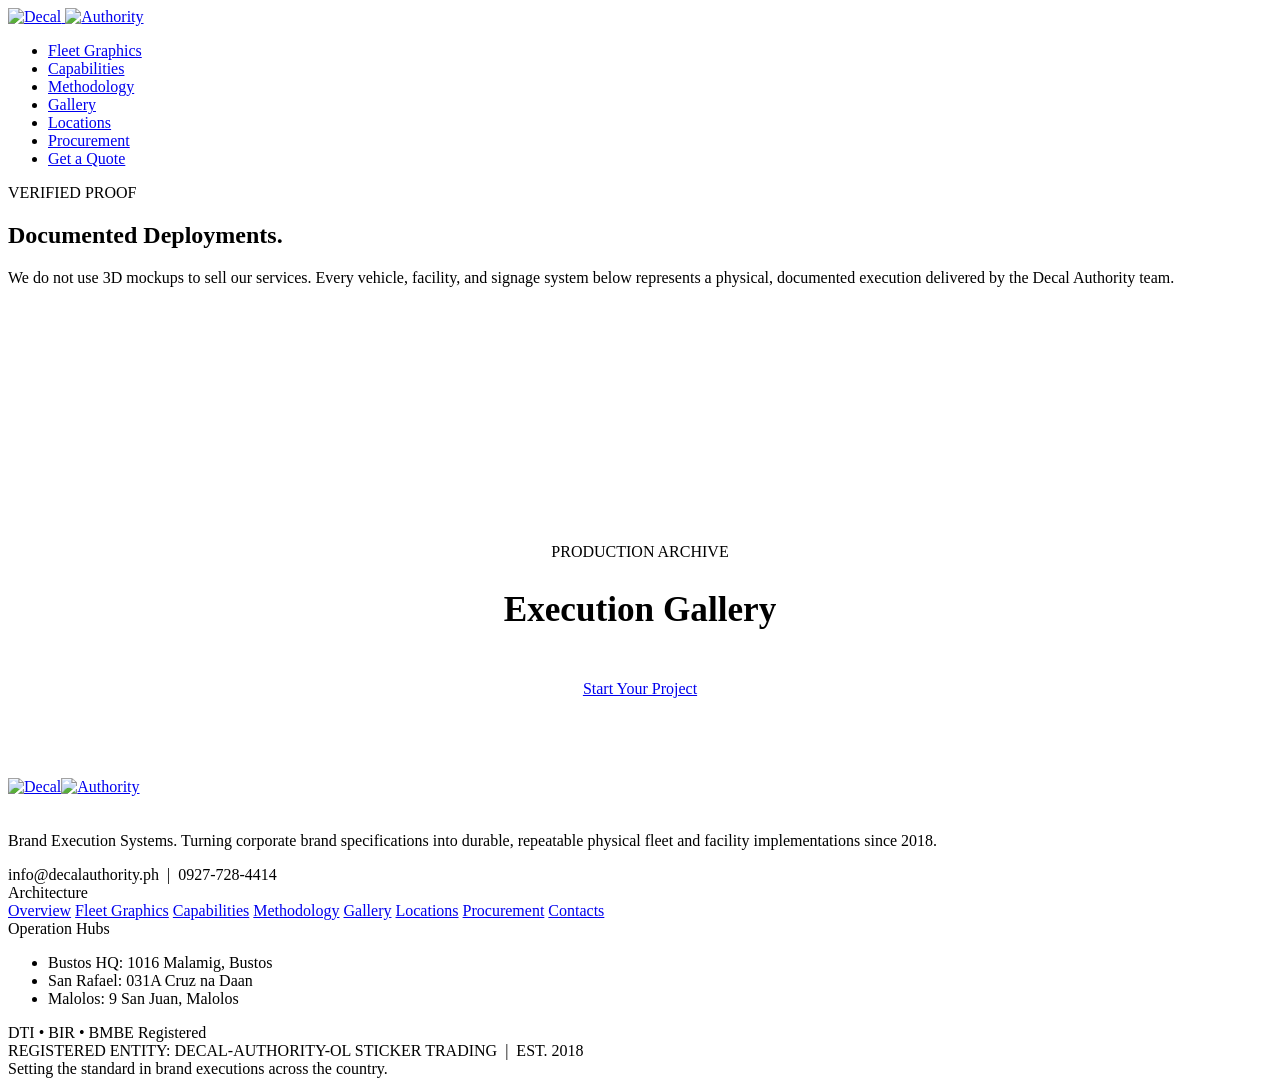
==== gallery/index.html @ d2e2a56d "Create Execution Gallery HTML structure and styles This HTML file sets up the structure for the Exec" ====
<!DOCTYPE html>
<html lang="en">
<head>
    <meta charset="UTF-8">
    <meta name="viewport" content="width=device-width, initial-scale=1.0">
    <title>Execution Gallery | Decal Authority</title>
    <meta name="description" content="View our documented deployment proof, including the O!Save 13-vehicle rollout and our grand execution archive.">
    <link rel="preload" href="/assets/css/style.css" as="style">
    <link rel="stylesheet" href="/assets/css/style.css">
    <style>
        /* Base styling for the grand gallery - large box sizes restored */
        .gallery-item {
            background-color: var(--color-border); 
            display: flex;
            align-items: center;
            justify-content: center;
            min-width: 450px;
        }
        .gallery-item img {
            width: 100%;
            height: 320px;
            object-fit: cover;
        }
        
        /* SLOW DOWN MARQUEE */
        .gallery-marquee-track {
            animation-duration: 90s !important; /* Much slower and easier to read */
        }
        #json-gallery-row2 {
            animation-duration: 100s !important; /* Slightly offset speed for depth */
        }

        /* Slideshow image class for O!Save */
        .osave-slide {
            position: absolute;
            top: 0;
            left: 0;
            width: 100%;
            height: 100%;
            object-fit: cover;
            border-radius: 4px;
            transition: opacity 1s ease-in-out;
        }

        /* --- RESPONSIVE CLASSES FOR O!SAVE SECTION --- */
        .case-study-grid {
            display: grid;
            grid-template-columns: 1fr 1fr;
            align-items: stretch;
            gap: 60px;
            max-width: 1200px;
            margin: 0 auto;
        }
        .stats-grid {
            display: grid;
            grid-template-columns: repeat(3, 1fr);
            gap: 15px;
        }
        
        /* Mobile Adjustments */
        @media (max-width: 768px) {
            .case-study-grid {
                grid-template-columns: 1fr; /* Stacks image on top, text on bottom */
                gap: 30px;
            }
            .case-study-section {
                padding: 40px 5% !important; /* Reduces massive top padding on phones */
            }
            #osave-slider-container {
                min-height: 250px !important; /* Keeps the slider proportioned on small screens */
            }
            .stats-grid {
                grid-template-columns: 1fr; /* Stacks the 13, 48, 3-4 stats vertically for readability */
            }
            
            /* --- MOBILE FIX FOR GRAND GALLERY MARQUEE --- */
            /* Removed the shrinking CSS here so images return to their large, clear 450px box size */
            .grand-gallery-section {
                padding: 50px 0 !important; /* Reduces excessive white space above/below marquee */
            }
        }
    </style>
</head>
<body>
    
    <div id="global-nav"></div>

    <main class="content-full">
        <!-- 1. PAGE HEADER -->
        <section class="page-header-section">
            <div class="header-container">
                <span class="hero-label">VERIFIED PROOF</span>
                <h1>Documented Deployments.</h1>
                <div class="accent-line"></div>
                <p>We do not use 3D mockups to sell our services. Every vehicle, facility, and signage system below represents a physical, documented execution delivered by the Decal Authority team.</p>
            </div>
        </section>

        <!-- 2. O!SAVE FEATURED CASE STUDY (WITH AUTO-FADING SLIDER) -->
        <section class="case-study-section" style="padding: 80px 5%; background-color: var(--color-navy); color: #fff;">
            <div class="case-study-grid" id="json-case-study">
                <!-- Data loads here -->
            </div>
        </section>

        <!-- 3. GRAND GALLERY MARQUEE -->
        <section class="grand-gallery-section" style="padding: 80px 0; overflow: hidden; background-color: var(--color-bg);">
            <div style="text-align: center; margin-bottom: 40px;">
                <span class="hero-label" id="json-gallery-label">PRODUCTION ARCHIVE</span>
                <h2 style="font-size: 2.2rem; color: var(--color-navy);" id="json-gallery-title">Execution Gallery</h2>
            </div>

            <!-- Row 1: Moves Left -->
            <div class="gallery-marquee-wrapper">
                <div class="gallery-marquee-track" id="json-gallery-row1"></div>
            </div>

            <!-- Row 2: Moves Right (Reverse) -->
            <div class="gallery-marquee-wrapper" style="margin-top: 30px;">
                <div class="gallery-marquee-track" id="json-gallery-row2" style="animation-direction: reverse; animation-duration: 45s;"></div>
            </div>
            
            <div style="text-align: center; margin-top: 50px;">
                <a href="/contacts/" class="btn btn-primary">Start Your Project</a>
            </div>
        </section>
    </main>

    <div id="global-footer"></div>
    <script src="/global.js"></script>

    <!-- JSON Fetch Script for Gallery -->
    <script>
        fetch('/data/gallery.json')
            .then(response => response.json())
            .then(data => {
                
                // 1. Build O!Save Case Study
                const caseContainer = document.getElementById('json-case-study');
                const cs = data.caseStudy;
                const osaveImages = data.osaveMarquee; 
                
                let statsHtml = '';
                cs.stats.forEach(stat => {
                    statsHtml += `
                        <div class="stat-box" style="padding: 20px; border: 1px solid rgba(255,255,255,0.1); background-color: rgba(255,255,255,0.02); text-align: center;">
                            <div class="stat-num highlight" style="font-size: 2.5rem; color: var(--color-mustard);">${stat.number}</div>
                            <div class="stat-desc" style="color: rgba(255,255,255,0.7); font-size: 0.8rem; letter-spacing: 1px; text-transform: uppercase;">${stat.desc}</div>
                        </div>
                    `;
                });

                let sliderHtml = '';
                if (osaveImages && osaveImages.length > 0) {
                    osaveImages.forEach((src, index) => {
                        sliderHtml += `<img src="${src}" alt="O!Save Fleet ${index + 1}" class="osave-slide" style="opacity: ${index === 0 ? '1' : '0'};">`;
                    });
                } else {
                    sliderHtml = `<img src="${cs.image}" alt="${cs.title}" style="position: absolute; top:0; left:0; width: 100%; height: 100%; object-fit: cover; border-radius: 4px;">`;
                }

                caseContainer.innerHTML = `
                    <div style="display: flex; flex-direction: column; justify-content: center; background-color: rgba(255,255,255,0.03); border: 1px solid rgba(255,255,255,0.1); border-radius: 6px; padding: 20px; position: relative; min-height: 400px; overflow: hidden;" id="osave-slider-container">
                        ${sliderHtml}
                    </div>
                    
                    <div class="case-content" style="display: flex; flex-direction: column; justify-content: center;">
                        <span class="hero-label" style="color: var(--color-mustard); margin-bottom: 15px; display: inline-block;">${cs.label}</span>
                        <h2 style="font-size: 2.5rem; margin-bottom: 15px; color: #ffffff;">${cs.title}</h2>
                        <h3 style="font-size: 1.1rem; color: rgba(255,255,255,0.9); margin-bottom: 25px; font-weight: normal;">${cs.subtext}</h3>
                        <p style="margin-bottom: 40px; color: rgba(255,255,255,0.7); line-height: 1.6;">${cs.description}</p>
                        
                        <div class="stats-grid">
                            ${statsHtml}
                        </div>
                    </div>
                `;

                // Slideshow logic
                if (osaveImages && osaveImages.length > 1) {
                    let currentSlide = 0;
                    const slides = document.getElementById('osave-slider-container').querySelectorAll('.osave-slide');
                    
                    setInterval(() => {
                        slides[currentSlide].style.opacity = '0';
                        currentSlide = (currentSlide + 1) % slides.length;
                        slides[currentSlide].style.opacity = '1';
                    }, 3500); 
                }

                // 2. Build Grand Gallery Headers
                if (data.grandGallery) {
                    document.getElementById('json-gallery-label').innerText = data.grandGallery.label;
                    document.getElementById('json-gallery-title').innerText = data.grandGallery.title;

                    // 3. Build Row 1
                    const row1Container = document.getElementById('json-gallery-row1');
                    const loopedRow1 = [...data.grandGallery.row1, ...data.grandGallery.row1];
                    loopedRow1.forEach(imgSrc => {
                        row1Container.innerHTML += `<div class="gallery-item"><img src="${imgSrc}" alt="Decal Authority Execution" loading="lazy"></div>`;
                    });

                    // 4. Build Row 2
                    const row2Container = document.getElementById('json-gallery-row2');
                    const loopedRow2 = [...data.grandGallery.row2, ...data.grandGallery.row2];
                    loopedRow2.forEach(imgSrc => {
                        row2Container.innerHTML += `<div class="gallery-item"><img src="${imgSrc}" alt="Decal Authority Execution" loading="lazy"></div>`;
                    });
                }
            })
            .catch(error => console.error('Error loading gallery data:', error));
    </script>
</body>
</html>
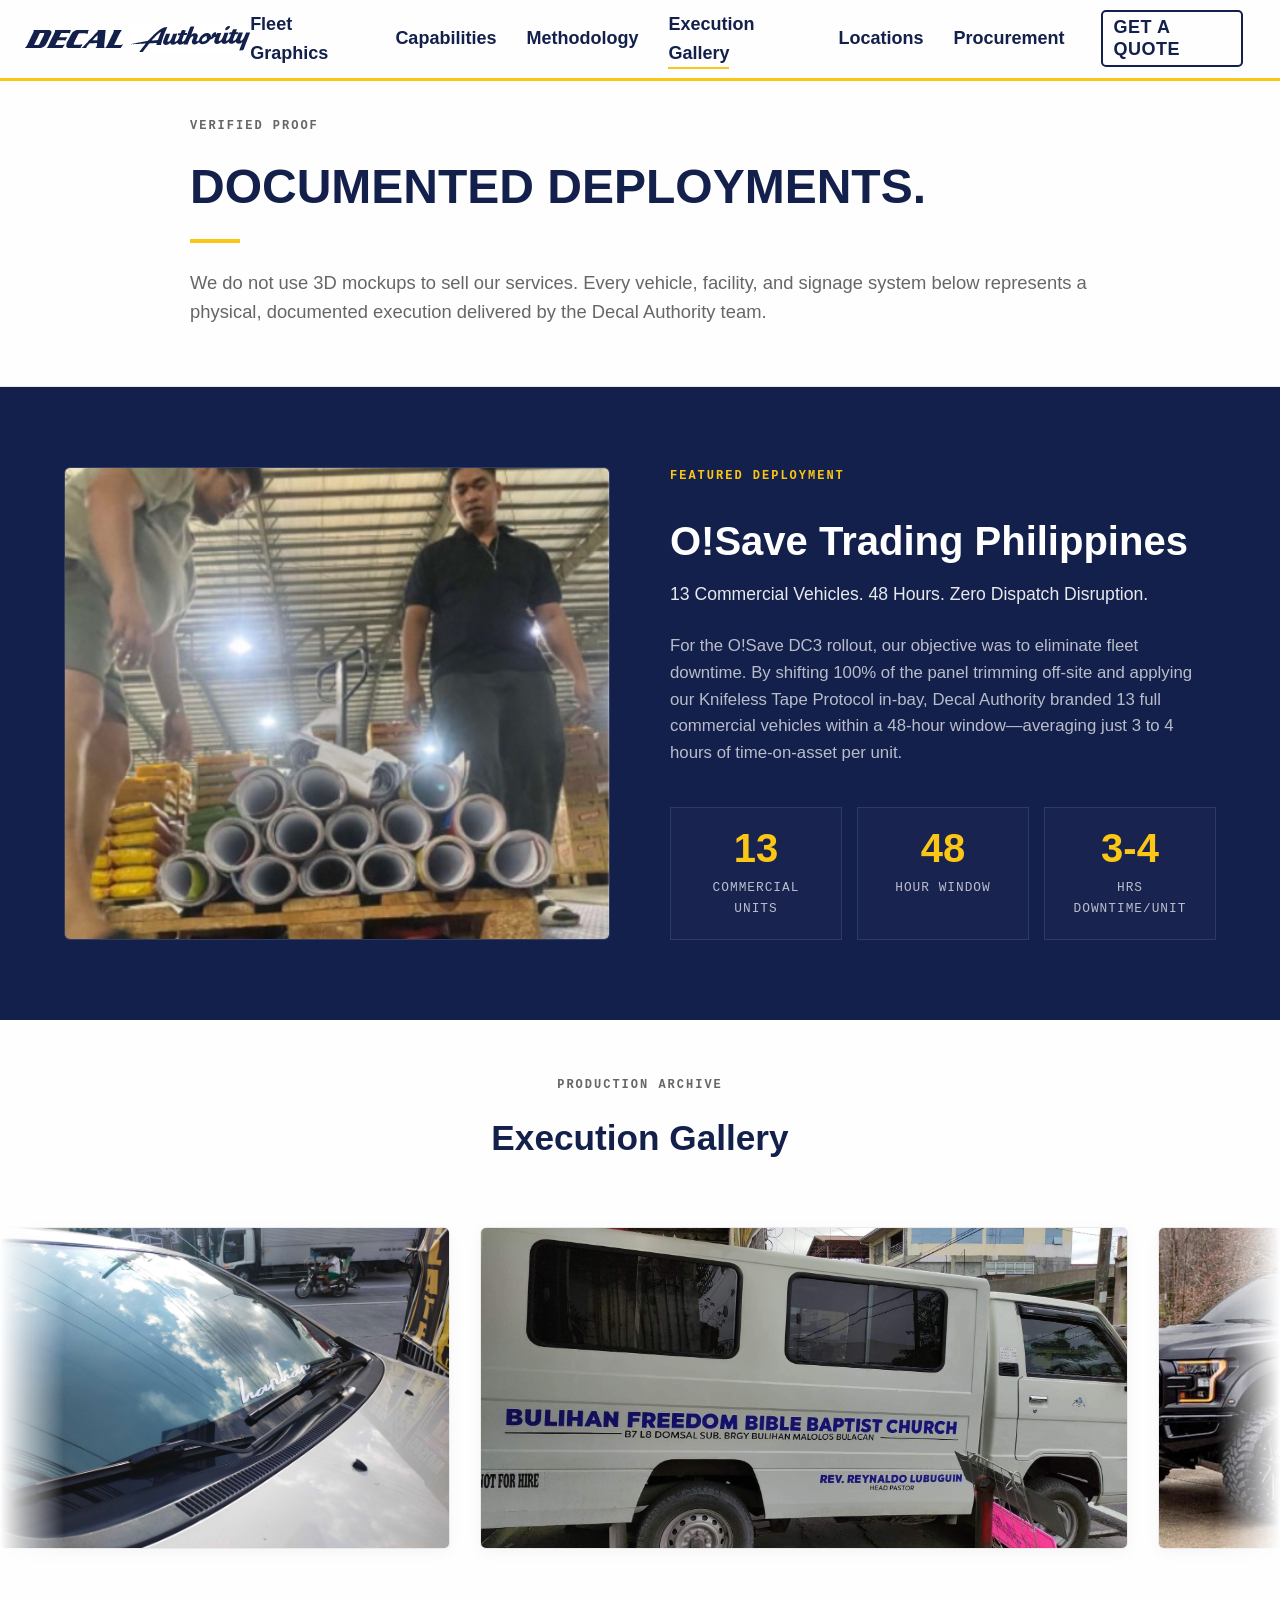
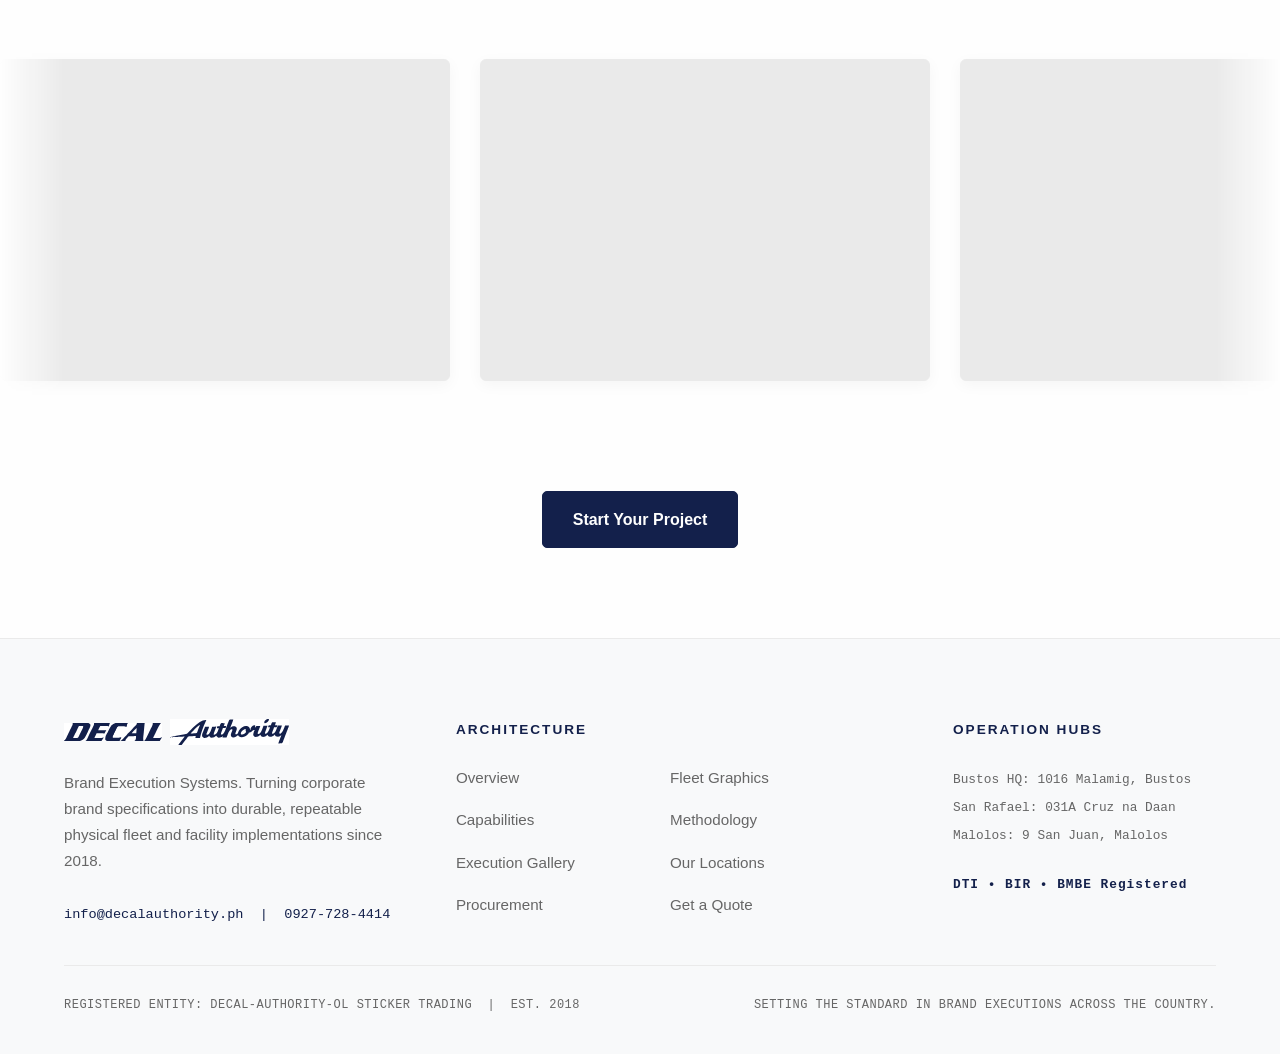
==== commit f4cbd561: "Change page title" ====
--- a/gallery/index.html
+++ b/gallery/index.html
@@ -3,7 +3,7 @@
 <head>
     <meta charset="UTF-8">
     <meta name="viewport" content="width=device-width, initial-scale=1.0">
-    <title>Execution Gallery | Decal Authority</title>
+    <title>Execution Gallery</title>
     <meta name="description" content="View our documented deployment proof, including the O!Save 13-vehicle rollout and our grand execution archive.">
     <link rel="preload" href="/assets/css/style.css" as="style">
     <link rel="stylesheet" href="/assets/css/style.css">
--- a/assets/css/style.css
+++ b/assets/css/style.css
@@ -0,0 +1,2244 @@
+/* ==========================================================================
+   GLOBAL VARIABLES (Edit colors here to change them everywhere)
+   ========================================================================== */
+:root {
+    --color-navy: #13204B;
+    --color-mustard: #FCC616;
+    --color-bg: #FEFEFE;
+    --color-border: #EAEAEA;
+    --color-text-main: #333333;
+    --color-text-muted: #666666;
+}
+
+/* ==========================================================================
+   0. BASE & NAVIGATION
+   ========================================================================== */
+@import url('https://fonts.googleapis.com/css2?family=Noto+Sans:wght@400;500;600;700&display=swap');
+@import url('https://fonts.googleapis.com/css2?family=Yellowtail&display=swap');
+
+* {
+    margin: 0;
+    padding: 0;
+    box-sizing: border-box;
+}
+
+body {
+    font-family: 'Noto Sans', -apple-system, BlinkMacSystemFont, 'Segoe UI', Roboto, Helvetica, Arial, sans-serif;
+    background-color: var(--color-bg);
+    color: var(--color-navy);
+    line-height: 1.6;
+}
+
+/* Scrollbar */
+::-webkit-scrollbar { width: 6px; }
+::-webkit-scrollbar-track { background: var(--color-bg); }
+::-webkit-scrollbar-thumb { 
+    background: var(--color-mustard); 
+    border-radius: 10px; 
+    border: 2px solid var(--color-bg); 
+}
+::-webkit-scrollbar-thumb:hover { background: var(--color-navy); }
+
+/* Typography */
+h1, h2, h3, h4, h5, h6 {
+    font-family: "DejaVu Sans Condensed Bold", sans-serif;
+    font-weight: bold;
+    color: var(--color-navy);
+}
+
+h1 {
+    margin-bottom: 15px;
+    font-size: 2.5rem;
+    text-transform: uppercase;
+}
+
+p {
+    font-size: 1.1rem;
+    margin-bottom: 20px;
+    color: var(--color-text-main);
+}
+
+.content {
+    padding: 50px 40px;
+    max-width: 1200px;
+    margin: 0 auto;
+    text-align: center;
+}
+
+/* Navigation */
+nav {
+    background-color: var(--color-bg);
+    padding: 10px 25px;
+    display: flex;
+    justify-content: space-between;
+    align-items: center;
+    border-bottom: 3px solid var(--color-mustard);
+}
+.logo {
+    display: flex;
+    align-items: center;
+    gap: 8px; 
+    text-decoration: none;
+}
+.nav-logo-decal {
+    height: 18px;
+    width: auto;
+}
+.nav-logo-authority {
+    height: 26px;
+    width: auto;
+}
+.nav-links {
+    padding-right: 1%;
+    list-style: none;
+    display: flex;
+    gap: 30px;
+    align-items: center;
+}
+.nav-links a {
+    position: relative;
+    color: var(--color-navy);
+    text-decoration: none;
+    font-size: 18px;
+    font-weight: 600;
+    transition: color 0.3s ease;
+}
+.nav-links a:hover { color: var(--color-mustard); }
+
+/* Global Buttons & Links */
+.btn {
+    padding: 15px 30px;
+    font-size: 1rem;
+    font-weight: bold;
+    text-decoration: none;
+    border-radius: 5px;
+    transition: transform 0.3s cubic-bezier(0.175, 0.885, 0.32, 1.275), box-shadow 0.3s ease !important;
+    display: inline-block;
+    cursor: pointer;
+    text-align: center;
+}
+
+.btn-primary {
+    background-color: var(--color-navy);
+    color: var(--color-bg);
+    border: 1px solid var(--color-navy);
+}
+
+.btn-primary:hover {
+    transform: translateY(-5px); 
+    box-shadow: 0 10px 20px rgba(19, 32, 75, 0.2); 
+}
+
+.btn-secondary {
+    background-color: var(--color-mustard);
+    color: var(--color-navy);
+    border: 1px solid var(--color-mustard);
+}
+
+.btn-secondary:hover {
+    transform: translateY(-5px); 
+    box-shadow: 0 10px 20px rgba(252, 198, 22, 0.35); 
+}
+
+.btn:active, .nav-cta:active {
+    transform: translateY(0) scale(0.98); 
+    box-shadow: 0 2px 5px rgba(0, 0, 0, 0.1);
+}
+
+/* ==========================================================================
+   GLOBAL FOOTER
+   ========================================================================== */
+.global-footer {
+    background-color: #F8F9FA;
+    border-top: 1px solid var(--color-border);
+    padding: 80px 5% 40px 5%; 
+    color: var(--color-text-muted);
+    text-align: left;
+    margin-top: 40px; 
+}
+
+.footer-container {
+    max-width: 1200px;
+    margin: 0 auto;
+}
+
+.footer-grid {
+    display: grid;
+    /* Precisely matching the image's layout proportions */
+    grid-template-columns: 1.3fr 1.7fr 1fr; 
+    gap: 50px; 
+    padding-bottom: 40px; 
+    border-bottom: 1px solid var(--color-border);
+}
+
+.footer-brand p {
+    font-size: 0.95rem;
+    line-height: 1.7;
+    margin-bottom: 30px; /* Exact spacing from the image */
+    max-width: none; 
+    padding-right: 20px; 
+    color: var(--color-text-muted);
+}
+
+.footer-contact {
+    font-family: "JetBrains Mono", monospace, sans-serif;
+    font-size: 0.85rem;
+    color: var(--color-navy);
+}
+
+.footer-heading {
+    font-weight: 700;
+    text-transform: uppercase;
+    letter-spacing: 2px;
+    color: var(--color-navy);
+    font-size: 0.85rem;
+    margin-bottom: 25px;
+}
+
+.footer-links {
+    display: grid;
+    grid-template-columns: 1fr 1.2fr;
+    gap: 18px 20px; /* Vertical and horizontal gap to perfectly match image */
+}
+
+.footer-links a {
+    color: var(--color-text-muted);
+    text-decoration: none;
+    font-size: 0.95rem;
+    transition: color 0.2s ease;
+}
+
+.footer-links a:hover {
+    color: var(--color-navy);
+}
+
+.footer-hubs ul {
+    list-style: none;
+    padding: 0;
+    margin: 0 0 25px 0;
+    font-family: "JetBrains Mono", monospace, sans-serif;
+    font-size: 0.8rem;
+    line-height: 2.2; /* Widened line height matching image */
+    color: var(--color-text-muted);
+}
+
+.footer-compliance {
+    font-family: "JetBrains Mono", monospace, sans-serif;
+    font-size: 0.8rem;
+    color: var(--color-navy);
+    font-weight: 700;
+    letter-spacing: 1px;
+}
+
+.footer-bottom {
+    padding-top: 30px; 
+    display: flex;
+    justify-content: space-between;
+    align-items: center;
+    font-family: "JetBrains Mono", monospace, sans-serif;
+    font-size: 0.75rem; /* Matched specific image size */
+    color: var(--color-text-muted);
+    text-transform: uppercase;
+    letter-spacing: 0.5px;
+}
+
+/* Mobile Adjustments */
+@media (max-width: 900px) { 
+    .footer-grid {
+        grid-template-columns: 1fr;
+        gap: 50px; 
+    }
+    .footer-brand p {
+        padding-right: 0;
+    }
+    .footer-bottom {
+        flex-direction: column;
+        gap: 15px;
+        text-align: center;
+    }
+}
+
+/* ==========================================================================
+   1. MAIN (Homepage)
+   ========================================================================== */
+.hero-section {
+    display: flex;
+    align-items: center;
+    justify-content: space-between;
+    padding: 80px 5%;
+    max-width: 1300px;
+    margin: 0 auto;
+    gap: 40px;
+}
+.hero-content {
+    flex: 1;
+    max-width: 600px;
+    text-align: left;
+}
+.hero-content h1 {
+    font-size: 4rem;
+    font-weight: 900;
+    line-height: 1.1;
+    color: var(--color-navy);
+    margin-bottom: 20px;
+}
+.hero-content .highlight { color: var(--color-mustard); }
+.hero-subtext {
+    font-size: 1.25rem;
+    color: var(--color-text-main);
+    margin-bottom: 40px;
+    line-height: 1.6;
+}
+.hero-buttons {
+    display: flex;
+    gap: 15px;
+    flex-wrap: wrap;
+}
+.hero-image {
+    flex: 1;
+    display: flex;
+    justify-content: center;
+    align-items: center;
+}
+.main-logo {
+    width: 100%;
+    max-width: 600px;
+    height: auto;
+    margin: 0 auto;
+    filter: drop-shadow(0px 15px 25px rgba(16, 27, 70, 0.2));
+}
+
+/* Corporate Clients Section */
+.corporate-section {
+    background-color: var(--color-navy);
+    color: var(--color-bg);
+    padding: 70px 5%;
+    text-align: center;
+}
+.corporate-title {
+    font-size: 1.6rem;
+    font-weight: 600;
+    letter-spacing: 2px;
+    text-transform: uppercase;
+    margin-bottom: 10px;
+    color: var(--color-bg) !important;
+}
+.corporate-title .dot {
+    color: var(--color-mustard) !important;
+    margin: 0 10px;
+}
+.executed-for {
+    font-size: 1.2rem;
+    color: var(--color-mustard) !important;
+    margin-bottom: 40px;
+    font-style: italic;
+}
+
+/* Infinite Marquee */
+.marquee-wrapper {
+    overflow: hidden;
+    width: 100%;
+    max-width: 1200px;
+    margin: 0 auto;
+    position: relative;
+    padding: 20px 0;
+}
+.marquee-wrapper::before,
+.marquee-wrapper::after {
+    content: "";
+    position: absolute;
+    top: 0;
+    width: 100px;
+    height: 100%;
+    z-index: 2;
+}
+.marquee-wrapper::before { left: 0; background: linear-gradient(to right, var(--color-navy), transparent); }
+.marquee-wrapper::after { right: 0; background: linear-gradient(to left, var(--color-navy), transparent); }
+
+.marquee-track {
+    display: flex;
+    width: max-content;
+    animation: scrollMarquee 25s linear infinite;
+}
+.marquee-track:hover { animation-play-state: paused; }
+.marquee-item {
+    padding: 0 40px;
+    display: flex;
+    align-items: center;
+}
+.marquee-item img {
+    height: 65px;
+    width: auto;
+    filter: brightness(0) invert(1);
+    transition: transform 0.3s ease;
+}
+.marquee-item img.no-invert { filter: none; }
+.marquee-item:hover img { transform: scale(1.1); }
+
+@keyframes scrollMarquee {
+    0% { transform: translateX(0); }
+    100% { transform: translateX(-50%); }
+}
+
+/* ==========================================================================
+   HOMEPAGE LAYOUT (Side-by-Side Hero)
+   ========================================================================== */
+.content-full {
+    width: 100%;
+}
+
+/* Side-by-Side Hero Section */
+.hero-section {
+    padding: 100px 5%;
+    border-bottom: 1px solid var(--color-border);
+}
+
+.hero-container {
+    display: grid;
+    grid-template-columns: 1.2fr 1fr;
+    gap: 60px;
+    align-items: center;
+    max-width: 1200px;
+    margin: 0 auto;
+}
+
+/* Left Column: Text */
+.hero-text-content {
+    text-align: left;
+}
+
+.hero-label {
+    display: inline-block;
+    font-family: "JetBrains Mono", monospace, sans-serif;
+    font-size: 0.75rem;
+    font-weight: 700;
+    letter-spacing: 2px;
+    color: var(--color-text-muted);
+    margin-bottom: 15px;
+}
+
+.hero-text-content h1 {
+    font-size: 3.5rem;
+    font-weight: 900;
+    line-height: 1.1;
+    color: var(--color-navy);
+    text-transform: uppercase;
+    margin-bottom: 25px;
+}
+
+.highlight {
+    color: var(--color-mustard);
+}
+
+.hero-subtext {
+    font-size: 1.15rem;
+    color: var(--color-text-muted);
+    margin-bottom: 40px;
+    line-height: 1.6;
+}
+
+.hero-buttons {
+    display: flex;
+    gap: 20px;
+    justify-content: flex-start;
+}
+
+/* Right Column: Big Logo */
+.hero-image-content {
+    display: flex;
+    justify-content: center;
+    align-items: center;
+}
+
+.hero-big-logo {
+    display: flex;
+    flex-direction: column;
+    align-items: center;
+    justify-content: center;
+    gap: 15px;
+    width: 100%;
+    max-width: 450px;
+    margin: 0 auto;
+}
+.hero-logo-brand {
+    height: auto;
+    width: 100%;
+    max-width: 450px; 
+}
+
+/* Corporate Marquee Title */
+.corporate-section {
+    padding: 60px 0;
+    text-align: center;
+    border-bottom: 1px solid var(--color-border);
+}
+
+.corporate-title {
+    font-size: 1.5rem;
+    font-family: "JetBrains Mono", monospace, sans-serif;
+    color: var(--color-text-muted);
+    letter-spacing: 2px;
+    margin-bottom: 25px;
+}
+
+.corporate-title .dot {
+    color: var(--color-mustard);
+    margin: 0 10px;
+}
+
+.executed-for {
+    font-size: 0.7rem;
+    font-weight: 700;
+    color: var(--color-text-muted);
+    letter-spacing: 3px;
+    margin-bottom: 30px;
+}
+
+/* Verified Metrics */
+.metrics-section {
+    padding: 80px 5%;
+    background-color: #F8F9FA;
+    border-bottom: 1px solid var(--color-border);
+}
+
+.metrics-grid {
+    display: grid;
+    grid-template-columns: repeat(auto-fit, minmax(220px, 1fr));
+    gap: 40px;
+    max-width: 1200px;
+    margin: 0 auto;
+    text-align: left;
+}
+
+.metric-number {
+    font-size: 3.5rem;
+    font-weight: 900;
+    color: var(--color-navy);
+    line-height: 1;
+    margin-bottom: 10px;
+}
+
+.metric-small {
+    font-size: 1.8rem;
+}
+
+.metric-label {
+    font-size: 0.85rem;
+    font-family: "JetBrains Mono", monospace, sans-serif;
+    font-weight: 700;
+    text-transform: uppercase;
+    letter-spacing: 1px;
+    color: var(--color-navy);
+    margin-bottom: 8px;
+}
+
+.metric-card p {
+    font-size: 0.9rem;
+    color: var(--color-text-muted);
+    margin: 0;
+}
+
+/* The Core Difference Section */
+.difference-section {
+    padding: 100px 5%;
+    max-width: 1200px;
+    margin: 0 auto;
+}
+
+.difference-header {
+    max-width: 700px;
+    margin-bottom: 60px;
+    text-align: left;
+}
+
+.difference-header h2 {
+    font-size: 2.2rem;
+    color: var(--color-navy);
+    line-height: 1.2;
+}
+
+.accent-line {
+    width: 50px;
+    height: 4px;
+    background-color: var(--color-mustard);
+    margin: 25px 0;
+}
+
+.difference-grid {
+    display: grid;
+    grid-template-columns: repeat(auto-fit, minmax(300px, 1fr));
+    gap: 40px;
+}
+
+.diff-card {
+    padding: 40px;
+    border: 1px solid var(--color-border);
+    text-align: left;
+    display: flex;
+    flex-direction: column;
+}
+
+.diff-label {
+    font-family: "JetBrains Mono", monospace, sans-serif;
+    font-size: 0.75rem;
+    letter-spacing: 2px;
+    margin-bottom: 15px;
+    color: var(--color-text-muted);
+}
+
+.highlight-label {
+    color: var(--color-mustard);
+    font-weight: bold;
+}
+
+.diff-card.decal-authority {
+    border: 2px solid var(--color-navy);
+    background-color: #F8F9FA;
+}
+
+.diff-card h3 {
+    font-size: 1.25rem;
+    color: var(--color-navy);
+}
+
+.diff-card ul {
+    list-style: none;
+    padding: 0;
+    margin-top: 20px;
+}
+
+.diff-card ul li {
+    margin-bottom: 15px;
+    padding-left: 20px;
+    position: relative;
+    font-size: 0.95rem;
+    color: var(--color-text-main);
+    line-height: 1.5;
+}
+
+.diff-card ul li::before {
+    content: "•";
+    position: absolute;
+    left: 0;
+    color: var(--color-navy);
+    font-size: 1.2rem;
+    top: -2px;
+}
+
+.diff-card.decal-authority ul li::before {
+    color: var(--color-mustard);
+}
+
+/* Product Selector */
+.selector-section {
+    padding: 100px 5%;
+    background-color: #F8F9FA;
+    text-align: center;
+    border-top: 1px solid var(--color-border);
+}
+
+.section-container {
+    max-width: 1200px;
+    margin: 0 auto;
+}
+
+.selector-section h2 {
+    font-size: 2.2rem;
+    color: var(--color-navy);
+}
+
+.section-sub {
+    margin-bottom: 50px;
+    color: var(--color-text-muted);
+    font-size: 1.05rem;
+}
+
+.selector-grid {
+    display: grid;
+    grid-template-columns: repeat(auto-fit, minmax(250px, 1fr));
+    gap: 25px;
+}
+
+.selector-card {
+    background-color: var(--color-bg);
+    border: 1px solid var(--color-border);
+    padding: 35px 30px;
+    text-align: left;
+    display: flex;
+    flex-direction: column;
+}
+
+.selector-card h3 {
+    font-size: 1.2rem;
+    color: var(--color-navy);
+    margin-bottom: 15px;
+}
+
+.selector-card p {
+    font-size: 0.95rem;
+    color: var(--color-text-muted);
+    flex-grow: 1;
+    margin-bottom: 20px;
+}
+
+.contact-link {
+    color: var(--color-navy);
+    font-family: "JetBrains Mono", monospace, sans-serif;
+    font-size: 0.8rem;
+    font-weight: 700;
+    text-transform: uppercase;
+    text-decoration: none;
+}
+
+.contact-link:hover {
+    color: var(--color-mustard);
+    text-decoration: underline;
+}
+
+/* Case Study */
+.case-study-section {
+    background-color: var(--color-navy);
+    color: var(--color-bg);
+    padding: 100px 5%;
+}
+
+.case-study-grid {
+    display: grid;
+    grid-template-columns: 1.5fr 1fr;
+    gap: 80px;
+    max-width: 1200px;
+    margin: 0 auto;
+    align-items: center;
+}
+
+.case-content {
+    text-align: left;
+}
+
+.case-content h2 {
+    color: var(--color-bg);
+    font-size: 2.5rem;
+    margin: 15px 0 25px 0;
+    line-height: 1.2;
+}
+
+.case-content p {
+    color: #D1D5DB;
+    line-height: 1.6;
+    font-size: 1.05rem;
+}
+
+.case-stats {
+    display: grid;
+    grid-template-columns: 1fr;
+    gap: 20px;
+}
+
+.stat-box {
+    padding: 30px;
+    border: 1px solid rgba(255,255,255,0.1);
+    background-color: rgba(255,255,255,0.05);
+    text-align: center;
+}
+
+.stat-num {
+    font-size: 3rem;
+    font-weight: 900;
+    line-height: 1;
+}
+
+.stat-desc {
+    font-family: "JetBrains Mono", monospace, sans-serif;
+    font-size: 0.75rem;
+    text-transform: uppercase;
+    letter-spacing: 1px;
+    margin-top: 10px;
+    color: #D1D5DB;
+}
+
+/* Mobile Resizing */
+@media (max-width: 900px) {
+    .hero-container {
+        grid-template-columns: 1fr;
+        text-align: center;
+        gap: 40px;
+    }
+    .hero-text-content {
+        text-align: center;
+        order: 2; 
+    }
+    .hero-image-content {
+        order: 1; 
+    }
+    .hero-big-logo {
+        align-items: center;
+    }
+    .hero-buttons {
+        justify-content: center;
+        width: 100%;
+    }
+    .hero-content h1 {
+        font-size: 2.5rem;
+    }
+    .case-study-grid {
+        grid-template-columns: 1fr;
+        gap: 50px;
+    }
+    .metrics-grid, .difference-grid {
+        grid-template-columns: 1fr;
+    }
+}
+/* ==========================================================================
+   2. ABOUT US
+   ========================================================================== */
+.about-header { margin-bottom: 60px; }
+.about-grid {
+    display: grid;
+    grid-template-columns: 1fr 1fr;
+    gap: 60px;
+    max-width: 1100px;
+    margin: 0 auto;
+    text-align: left;
+}
+.about-content h2, .about-history h2 {
+    color: var(--color-navy);
+    font-size: 1.8rem;
+    margin-bottom: 25px;
+    border-bottom: 2px solid var(--color-border);
+    padding-bottom: 10px;
+}
+
+/* Timeline */
+.timeline-container {
+    position: relative;
+    padding-left: 30px;
+    border-left: 2px solid var(--color-border);
+}
+.timeline-item {
+    position: relative;
+    margin-bottom: 40px;
+}
+.timeline-item:last-child { margin-bottom: 0; }
+.timeline-item::before {
+    content: '';
+    position: absolute;
+    left: -37px;
+    top: 5px;
+    width: 12px;
+    height: 12px;
+    background-color: var(--color-mustard);
+    border-radius: 50%;
+    border: 3px solid var(--color-bg);
+}
+.timeline-year {
+    font-size: 1.2rem;
+    font-weight: 800;
+    color: var(--color-navy);
+    margin-bottom: 5px;
+}
+.timeline-content h3 {
+    font-size: 1.1rem;
+    margin-bottom: 8px;
+}
+
+/* ==========================================================================
+   3. SERVICES
+   ========================================================================== */
+.services-grid {
+    display: grid;
+    grid-template-columns: repeat(auto-fit, minmax(400px, 1fr));
+    gap: 30px;
+    max-width: 1000px;
+    margin: 0 auto;
+}
+.service-card {
+    background-color: var(--color-bg);
+    border: 1px solid var(--color-border);
+    border-radius: 6px;
+    padding: 40px;
+    text-align: left;
+    transition: all 0.3s ease;
+    display: flex;
+    flex-direction: column;
+}
+.service-card:hover {
+    border-color: var(--color-navy);
+    box-shadow: 0 10px 25px rgba(16, 27, 70, 0.05);
+    transform: translateY(-4px);
+}
+.service-card h3 {
+    color: var(--color-navy);
+    font-size: 1.6rem;
+    margin-bottom: 15px;
+}
+.service-deliverables {
+    list-style: none;
+    padding: 0;
+    margin: 0 0 35px 0;
+    flex-grow: 1;
+}
+.service-deliverables li {
+    position: relative;
+    padding-left: 20px;
+    margin-bottom: 10px;
+    font-size: 0.95rem;
+    font-weight: 500;
+}
+.service-deliverables li::before {
+    content: '■';
+    color: var(--color-mustard);
+    position: absolute;
+    left: 0;
+    top: -1px;
+    font-size: 0.8rem;
+}
+
+/* ==========================================================================
+   4. GALLERY
+   ========================================================================== */
+.gallery-marquee-wrapper {
+    width: 100%;
+    overflow: hidden;
+    padding: 20px 0 60px 0;
+    position: relative;
+    mask-image: linear-gradient(to right, transparent, black 5%, black 95%, transparent);
+    -webkit-mask-image: linear-gradient(to right, transparent, black 5%, black 95%, transparent);
+}
+.gallery-marquee-track {
+    display: flex;
+    gap: 30px;
+    width: max-content;
+    animation: scrollGallery 40s linear infinite; 
+}
+.gallery-marquee-track:hover { animation-play-state: paused; }
+.gallery-item {
+    flex-shrink: 0;
+    border-radius: 6px;
+    overflow: hidden;
+    border: 1px solid var(--color-border);
+    box-shadow: 0 4px 15px rgba(0, 0, 0, 0.04);
+}
+.gallery-item img {
+    display: block;
+    height: 320px;
+    width: auto;
+    object-fit: cover;
+    transition: transform 0.4s ease;
+}
+.gallery-item:hover img { transform: scale(1.03); }
+
+@keyframes scrollGallery {
+    0% { transform: translateX(0); }
+    100% { transform: translateX(calc(-50% - 15px)); }
+}
+
+/* ==========================================================================
+   5. LOCATIONS
+   ========================================================================== */
+.location-list {
+    display: flex;
+    flex-direction: column;
+    gap: 35px;
+    max-width: 850px; 
+    margin: 30px auto 0 auto;
+}
+.location-card {
+    background-color: var(--color-bg);
+    border: 1px solid var(--color-border);
+    border-radius: 6px;
+    overflow: hidden; 
+    transition: all 0.3s ease;
+    display: flex;
+    flex-direction: column;
+}
+.location-card:hover {
+    border-color: var(--color-navy);
+    box-shadow: 0 10px 20px rgba(16, 27, 70, 0.05);
+    transform: translateY(-3px);
+}
+.location-images {
+    display: flex;
+    height: 280px;
+    width: 100%;
+    border-bottom: 1px solid var(--color-border);
+}
+.shop-img {
+    width: 65%;
+    height: 100%;
+    object-fit: cover;
+}
+.map-img {
+    width: 35%;
+    height: 100%;
+    object-fit: cover;
+    border-left: 1px solid var(--color-border);
+}
+.location-content {
+    padding: 35px 30px;
+    display: flex;
+    flex-direction: column;
+    text-align: left;
+}
+.location-header {
+    display: flex;
+    justify-content: space-between;
+    align-items: center;
+    margin-bottom: 15px;
+}
+.branch-badge {
+    font-size: 0.8rem;
+    font-weight: 700;
+    text-transform: uppercase;
+    letter-spacing: 1px;
+    color: var(--color-navy);
+    border: 1px solid var(--color-border);
+    padding: 6px 14px;
+    border-radius: 20px;
+}
+.location-content .btn {
+    display: inline-block;
+    width: auto;
+}
+
+/* --- Mobile Adjustments for Locations --- */
+@media (max-width: 768px) {
+    .location-list {
+        gap: 25px;
+    }
+    .location-images {
+        flex-direction: column;
+        height: auto; /* Removes the forced 280px stretch */
+    }
+    .shop-img {
+        width: 100%;
+        height: 220px; /* Locks the shop image to a clean aspect ratio */
+    }
+    .map-img {
+        display: none; /* Hides the redundant map image on phones */
+    }
+    .location-content {
+        padding: 25px 20px; /* Tighter padding so text isn't swimming in white space */
+    }
+    .location-header {
+        flex-direction: column;
+        align-items: flex-start;
+        gap: 15px;
+    }
+    .location-content .btn {
+        width: 100%; /* Makes the button full-width on mobile for easy tapping */
+        text-align: center;
+    }
+}
+
+/* ==========================================================================
+   6. FAQS
+   ========================================================================== */
+.faq-container {
+    display: flex;
+    flex-direction: column;
+    gap: 15px;
+    text-align: left;
+}
+.faq-item {
+    background-color: var(--color-bg);
+    border: 1px solid var(--color-border);
+    border-radius: 6px;
+    transition: all 0.3s ease;
+}
+.faq-item:hover {
+    border-color: var(--color-navy);
+    box-shadow: 0 8px 15px rgba(16, 27, 70, 0.05);
+}
+.faq-item summary {
+    background-color: transparent;
+    color: var(--color-navy);
+    padding: 22px 25px;
+    font-weight: 600;
+    font-size: 1.15rem;
+    cursor: pointer;
+    list-style: none;
+    display: flex;
+    justify-content: space-between;
+    align-items: center;
+}
+.faq-item summary::-webkit-details-marker { display: none; }
+.faq-item summary::after {
+    content: '+';
+    color: var(--color-navy);
+    font-size: 1.5rem;
+    transition: transform 0.3s ease, color 0.3s ease;
+}
+.faq-item summary:hover::after { color: var(--color-mustard); }
+.faq-item[open] summary::after {
+    transform: rotate(45deg);
+    color: var(--color-mustard);
+}
+.faq-answer {
+    padding: 0 25px 25px 25px;
+    color: var(--color-text-muted);
+    line-height: 1.6;
+    border-top: none;
+}
+.faq-item[open] .faq-answer {
+    animation: swooshSlide 0.35s ease-out forwards;
+    transform-origin: top;
+}
+@keyframes swooshSlide {
+    0% { opacity: 0; transform: translateY(-10px); }
+    100% { opacity: 1; transform: translateY(0); }
+}
+
+/* ==========================================================================
+   CONTACT INTAKE UI
+   ========================================================================== */
+.contact-intake-section {
+    padding: 80px 5% 120px 5%;
+}
+
+.contact-split-grid {
+    display: grid;
+    grid-template-columns: 1fr 1.5fr;
+    gap: 80px;
+    max-width: 1200px;
+    margin: 0 auto;
+    text-align: left;
+}
+
+.contact-methods {
+    display: flex;
+    flex-direction: column;
+    gap: 60px;
+}
+
+.contact-primary {
+    font-family: "JetBrains Mono", monospace, sans-serif;
+    font-size: 1.8rem;
+    font-weight: 900;
+    color: var(--color-navy);
+    margin-bottom: 10px;
+}
+
+.contact-secondary {
+    font-family: "JetBrains Mono", monospace, sans-serif;
+    font-size: 0.85rem;
+    color: var(--color-text-muted);
+    line-height: 1.8;
+    margin-bottom: 20px;
+}
+
+.contact-actions {
+    display: flex;
+    gap: 15px;
+    flex-wrap: wrap;
+    align-items: center;
+}
+
+/* Intake Builder Form */
+.intake-builder {
+    border: 1px solid var(--color-border);
+    padding: 50px;
+}
+
+.intake-builder h2 {
+    font-size: 1.6rem;
+    color: var(--color-navy);
+    margin-bottom: 10px;
+}
+
+.intake-subtext {
+    font-size: 0.95rem;
+    color: var(--color-text-muted);
+    margin-bottom: 30px;
+}
+
+.form-row {
+    display: grid;
+    grid-template-columns: 1fr 1fr;
+    gap: 20px;
+    margin-bottom: 20px;
+}
+
+.form-group {
+    margin-bottom: 20px;
+}
+
+.form-group label {
+    display: block;
+    font-family: "JetBrains Mono", monospace, sans-serif;
+    font-size: 0.75rem;
+    text-transform: uppercase;
+    color: var(--color-text-muted);
+    margin-bottom: 8px;
+}
+
+.form-group input, 
+.form-group textarea {
+    width: 100%;
+    padding: 15px;
+    border: 1px solid var(--color-border);
+    background-color: var(--color-bg);
+    color: var(--color-navy);
+    font-size: 0.95rem;
+    font-family: inherit;
+    transition: border-color 0.3s ease;
+}
+
+.form-group input:focus, 
+.form-group textarea:focus {
+    outline: none;
+    border-color: var(--color-mustard);
+}
+
+.bg-light {
+    background-color: #F8F9FA;
+}
+
+/* Mobile Adjustments */
+@media (max-width: 900px) {
+    .contact-split-grid {
+        grid-template-columns: 1fr;
+        gap: 60px;
+    }
+    .form-row {
+        grid-template-columns: 1fr;
+        gap: 0;
+    }
+    .intake-builder {
+        padding: 30px 20px;
+    }
+}
+
+/* ==========================================================================
+   FLEET GRAPHICS (Technical Authority Layout)
+   ========================================================================== */
+.page-header-section {
+    padding: 100px 5% 60px 5%;
+    border-bottom: 1px solid var(--color-border);
+}
+
+.header-container {
+    max-width: 900px;
+    margin: 0 auto;
+    text-align: left;
+}
+
+.header-container h1 {
+    font-size: 3rem;
+    font-weight: 900;
+    line-height: 1.1;
+    margin-top: 10px;
+}
+
+.header-container p {
+    font-size: 1.15rem;
+    color: var(--color-text-muted);
+}
+
+/* Doctrines Grid */
+.doctrines-section {
+    padding: 80px 5%;
+    background-color: #F8F9FA;
+    border-bottom: 1px solid var(--color-border);
+}
+
+.section-title {
+    color: var(--color-navy);
+    font-size: 2.2rem;
+    margin-bottom: 50px;
+}
+
+.doctrines-grid {
+    display: grid;
+    grid-template-columns: repeat(auto-fit, minmax(300px, 1fr));
+    gap: 30px;
+}
+
+.doctrine-card {
+    background-color: var(--color-bg);
+    border: 1px solid var(--color-border);
+    padding: 40px 30px;
+    text-align: left;
+    display: flex;
+    flex-direction: column;
+}
+
+.doctrine-label {
+    font-family: "JetBrains Mono", monospace, sans-serif;
+    font-size: 0.75rem;
+    font-weight: 700;
+    color: var(--color-mustard);
+    margin-bottom: 15px;
+}
+
+.doctrine-card h3 {
+    color: var(--color-navy);
+    font-size: 1.25rem;
+    margin-bottom: 15px;
+}
+
+.doctrine-card p {
+    font-size: 0.95rem;
+    flex-grow: 1;
+}
+
+.verified-badge {
+    background-color: var(--color-mustard);
+    color: var(--color-navy);
+    font-family: "JetBrains Mono", monospace, sans-serif;
+    font-size: 0.75rem;
+    font-weight: 700;
+    padding: 8px 15px;
+    display: inline-block;
+    margin-top: 20px;
+    align-self: flex-start;
+}
+
+/* Materials Section */
+.materials-section {
+    padding: 100px 5%;
+    border-bottom: 1px solid var(--color-border);
+}
+
+.materials-grid {
+    display: grid;
+    grid-template-columns: 1fr 2fr;
+    gap: 60px;
+    max-width: 1200px;
+    margin: 0 auto;
+    text-align: left;
+}
+
+.materials-header h2 {
+    color: var(--color-navy);
+    font-size: 2rem;
+    margin-top: 10px;
+}
+
+.materials-list {
+    display: flex;
+    flex-direction: column;
+    gap: 30px;
+}
+
+.material-item {
+    border-bottom: 1px solid var(--color-border);
+    padding-bottom: 25px;
+}
+
+.material-item:last-child {
+    border-bottom: none;
+    padding-bottom: 0;
+}
+
+.material-item strong {
+    display: block;
+    color: var(--color-navy);
+    font-size: 1.1rem;
+    margin-bottom: 10px;
+}
+
+.material-item p {
+    font-size: 0.95rem;
+    margin: 0;
+}
+
+/* Platforms / How to Start Section */
+.platforms-section {
+    padding: 80px 5%;
+}
+
+.platforms-grid {
+    display: grid;
+    grid-template-columns: 1fr 1fr;
+    gap: 60px;
+    text-align: left;
+}
+
+.platform-block h3 {
+    color: var(--color-navy);
+    font-size: 1.5rem;
+    margin: 10px 0 20px 0;
+}
+
+.platforms-subtext {
+    font-size: 0.95rem;
+    margin-bottom: 15px;
+}
+
+.platform-block ul {
+    list-style: none;
+    padding: 0;
+}
+
+.platform-block ul li {
+    position: relative;
+    padding-left: 20px;
+    margin-bottom: 12px;
+    font-size: 0.95rem;
+    color: var(--color-text-main);
+}
+
+.platform-block ul li::before {
+    content: "■";
+    position: absolute;
+    left: 0;
+    top: -1px;
+    font-size: 0.8rem;
+    color: var(--color-mustard);
+}
+
+/* Mobile Adjustments for Inner Pages */
+@media (max-width: 768px) {
+    .header-container h1 {
+        font-size: 2.2rem;
+    }
+    .materials-grid {
+        grid-template-columns: 1fr;
+        gap: 40px;
+    }
+    .platforms-grid {
+        grid-template-columns: 1fr;
+    }
+}
+
+/* ==========================================================================
+   CAPABILITIES & FAQS
+   ========================================================================== */
+.capabilities-section {
+    padding: 80px 5%;
+    border-bottom: 1px solid var(--color-border);
+}
+
+.capability-row {
+    display: grid;
+    grid-template-columns: 1fr 2fr;
+    gap: 50px;
+    padding-bottom: 60px;
+    margin-bottom: 60px;
+    border-bottom: 1px solid var(--color-border);
+}
+
+.capability-row:last-child {
+    border-bottom: none;
+    padding-bottom: 0;
+    margin-bottom: 0;
+}
+
+.cap-header h2 {
+    font-size: 2rem;
+    color: var(--color-navy);
+    line-height: 1.2;
+    margin-top: 10px;
+}
+
+.cap-details {
+    display: grid;
+    grid-template-columns: 1fr 1fr;
+    gap: 30px;
+}
+
+.cap-item strong {
+    display: block;
+    font-size: 1.1rem;
+    color: var(--color-navy);
+    margin-bottom: 10px;
+}
+
+.cap-item p {
+    font-size: 0.95rem;
+    color: var(--color-text-muted);
+}
+
+/* FAQ Accordion Styles */
+.faq-section {
+    padding: 80px 5%;
+}
+
+.faq-container {
+    display: flex;
+    flex-direction: column;
+    gap: 15px;
+    text-align: left;
+}
+
+.faq-item {
+    background-color: var(--color-bg);
+    border: 1px solid var(--color-border);
+    border-radius: 4px;
+    transition: all 0.3s ease;
+}
+
+.faq-item:hover {
+    border-color: var(--color-navy);
+    box-shadow: 0 4px 10px rgba(19, 32, 75, 0.05);
+}
+
+.faq-item summary {
+    background-color: transparent;
+    color: var(--color-navy);
+    padding: 22px 25px;
+    font-weight: 700;
+    font-size: 1.05rem;
+    cursor: pointer;
+    list-style: none;
+    display: flex;
+    justify-content: space-between;
+    align-items: center;
+}
+
+.faq-item summary::-webkit-details-marker {
+    display: none; 
+}
+
+.faq-item summary::after {
+    content: '+';
+    color: var(--color-navy);
+    font-size: 1.5rem;
+    font-weight: 400;
+    transition: transform 0.3s ease, color 0.3s ease;
+}
+
+.faq-item summary:hover::after {
+    color: var(--color-mustard);
+}
+
+.faq-item[open] summary::after {
+    transform: rotate(45deg);
+    color: var(--color-mustard);
+}
+
+.faq-answer {
+    padding: 0 25px 25px 25px;
+    color: var(--color-text-muted);
+    line-height: 1.6;
+    font-size: 0.95rem;
+    border-top: none;
+}
+
+.faq-item[open] .faq-answer {
+    animation: swooshSlide 0.3s ease-out forwards;
+    transform-origin: top;
+}
+
+@keyframes swooshSlide {
+    0% { opacity: 0; transform: translateY(-5px); }
+    100% { opacity: 1; transform: translateY(0); }
+}
+
+/* Mobile Adjustments */
+@media (max-width: 768px) {
+    .capability-row {
+        grid-template-columns: 1fr;
+        gap: 20px;
+    }
+    .cap-details {
+        grid-template-columns: 1fr;
+    }
+}
+
+/* ==========================================================================
+   METHODOLOGY (Execution Protocol & Stress-Testing)
+   ========================================================================== */
+.stress-test-section {
+    padding: 100px 5%;
+    border-bottom: 1px solid var(--color-border);
+}
+
+.stress-test-grid {
+    display: grid;
+    grid-template-columns: 1fr 1fr;
+    gap: 60px;
+    align-items: center;
+}
+
+.stress-test-text h2 {
+    font-size: 2.2rem;
+    color: var(--color-navy);
+    line-height: 1.2;
+    margin-top: 10px;
+    margin-bottom: 20px;
+}
+
+.stress-test-text p {
+    font-size: 1rem;
+    margin-bottom: 15px;
+}
+
+.stress-test-box {
+    background-color: var(--color-bg);
+    border-left: 4px solid var(--color-mustard);
+    padding: 40px;
+    box-shadow: 0 10px 30px rgba(19, 32, 75, 0.05);
+}
+
+.st-question-label, .st-answer-label {
+    font-family: "JetBrains Mono", monospace, sans-serif;
+    font-size: 0.75rem;
+    color: var(--color-text-muted);
+    letter-spacing: 1px;
+    margin-bottom: 8px;
+}
+
+.st-answer-label {
+    margin-top: 25px;
+}
+
+.st-question {
+    font-size: 1.1rem;
+    font-weight: 700;
+    color: var(--color-navy);
+    font-style: italic;
+    line-height: 1.5;
+}
+
+.st-answer {
+    font-size: 1rem;
+    color: var(--color-text-main);
+    line-height: 1.5;
+}
+
+/* Protocol List */
+.protocol-section {
+    padding: 100px 5%;
+}
+
+.protocol-list {
+    display: flex;
+    flex-direction: column;
+}
+
+.protocol-item {
+    display: flex;
+    gap: 40px;
+    padding: 30px 0;
+    border-bottom: 1px solid var(--color-border);
+}
+
+.protocol-item:last-child {
+    border-bottom: none;
+}
+
+.protocol-stage {
+    font-family: "JetBrains Mono", monospace, sans-serif;
+    font-size: 0.85rem;
+    font-weight: 700;
+    color: var(--color-mustard);
+    width: 100px;
+    flex-shrink: 0;
+    padding-top: 5px;
+}
+
+.protocol-content h3 {
+    font-size: 1.3rem;
+    color: var(--color-navy);
+    margin-bottom: 10px;
+}
+
+.protocol-content p {
+    font-size: 1rem;
+    color: var(--color-text-muted);
+    margin: 0;
+}
+
+/* Mobile Adjustments */
+@media (max-width: 768px) {
+    .stress-test-grid {
+        grid-template-columns: 1fr;
+        gap: 40px;
+    }
+    .protocol-item {
+        flex-direction: column;
+        gap: 10px;
+    }
+    .protocol-stage {
+        padding-top: 0;
+    }
+}
+
+/* ==========================================================================
+   PROCUREMENT & SUPPLIER QUALIFICATION
+   ========================================================================== */
+.procurement-section {
+    padding: 80px 5%;
+    border-bottom: 1px solid var(--color-border);
+}
+
+.snapshot-container {
+    border: 1px solid var(--color-border);
+    background-color: var(--color-bg);
+}
+
+.snapshot-header {
+    background-color: #F8F9FA;
+    border-bottom: 1px solid var(--color-border);
+    padding: 20px;
+    font-family: "JetBrains Mono", monospace, sans-serif;
+    font-size: 0.85rem;
+    font-weight: 700;
+    color: var(--color-navy);
+    letter-spacing: 2px;
+}
+
+.snapshot-table {
+    display: flex;
+    flex-direction: column;
+}
+
+.snapshot-row {
+    display: grid;
+    grid-template-columns: 1fr 2fr;
+    padding: 20px;
+    border-bottom: 1px solid var(--color-border);
+}
+
+.snapshot-row:last-child {
+    border-bottom: none;
+}
+
+.snapshot-label {
+    font-family: "JetBrains Mono", monospace, sans-serif;
+    font-size: 0.85rem;
+    color: var(--color-text-muted);
+}
+
+.snapshot-value {
+    font-size: 0.95rem;
+    color: var(--color-navy);
+}
+
+.font-mono {
+    font-family: "JetBrains Mono", monospace, sans-serif;
+}
+
+.font-bold {
+    font-weight: 700;
+}
+
+.text-muted {
+    color: var(--color-text-muted);
+    font-size: 0.85rem;
+}
+
+/* Commercial Philosophy */
+.philosophy-section {
+    padding: 100px 5%;
+}
+
+.philosophy-grid {
+    display: grid;
+    grid-template-columns: 1fr 1.5fr;
+    gap: 60px;
+    align-items: start;
+}
+
+.philosophy-title h2 {
+    font-size: 2.2rem;
+    color: var(--color-navy);
+    line-height: 1.2;
+    margin-top: 10px;
+}
+
+.philosophy-content p {
+    font-size: 1rem;
+    color: var(--color-text-muted);
+    margin-bottom: 20px;
+    line-height: 1.7;
+}
+
+.philosophy-content p:last-child {
+    margin-bottom: 0;
+}
+
+/* Mobile Adjustments */
+@media (max-width: 768px) {
+    .snapshot-row {
+        grid-template-columns: 1fr;
+        gap: 8px;
+    }
+    .philosophy-grid {
+        grid-template-columns: 1fr;
+        gap: 30px;
+    }
+}
+
+/* ==========================================================================
+   NAVBAR CTA BUTTON (Outlined / Clean Design)
+   ========================================================================== */
+.nav-links li:last-child {
+    margin-left: 6px; 
+    display: flex;
+    align-items: center;
+}
+
+.nav-cta {
+    background-color: transparent;
+    color: var(--color-navy) !important;
+    border: 2px solid var(--color-navy);
+    border-radius: 5px;
+    padding: 5px 11px; 
+    font-family: inherit; 
+    font-weight: 700;
+    font-size: 0.7rem; 
+    text-transform: uppercase;
+    letter-spacing: 0.5px; 
+    line-height: 1.2; 
+    transition: all 0.2s ease;
+    display: inline-block;
+}
+
+.nav-cta:hover {
+    background-color: var(--color-bg);
+    color: var(--color-navy) !important;
+    text-decoration: none;
+    transform: translateY(-3px); 
+    box-shadow: 0 6px 15px rgba(19, 32, 75, 0.1); 
+}
+
+.nav-cta:active {
+    transform: scale(0.98); 
+}
+
+/* HIGHLIGHT ACTIVE CONTACTS PAGE CTA */
+.nav-cta.active-nav-item,
+.nav-cta.active-cta {
+    background-color: transparent !important;
+    color: var(--color-navy) !important;
+    border: 2px solid var(--color-mustard) !important;
+    font-weight: 900 !important;
+}
+
+/* Mobile Adjustment */
+@media (max-width: 768px) {
+    .nav-links li:last-child {
+        margin-left: 0;
+        margin-top: 10px;
+        width: 100%;
+    }
+    .nav-cta {
+        width: 100%;
+        text-align: center;
+        padding: 10px 14px;
+    }
+}
+
+/* ==========================================================================
+   HAMBURGER MENU & MOBILE NAVIGATION
+   ========================================================================== */
+.hamburger {
+    display: none;
+    cursor: pointer;
+    flex-direction: column;
+    gap: 5px;
+    z-index: 100;
+}
+
+.hamburger .bar {
+    width: 25px;
+    height: 3px;
+    background-color: var(--color-navy);
+    transition: all 0.3s ease;
+    border-radius: 3px;
+}
+
+/* Mobile Dropdown Styling */
+@media (max-width: 950px) {
+    .hamburger {
+        display: flex; 
+    }
+
+    .nav-links {
+        position: absolute;
+        top: 100%; 
+        left: 0;
+        width: 100%;
+        background-color: var(--color-bg);
+        flex-direction: column;
+        align-items: center;
+        padding: 30px 0;
+        box-shadow: 0 15px 20px rgba(19, 32, 75, 0.1);
+        border-bottom: 3px solid var(--color-mustard);
+        
+        transform: translateY(-150%);
+        opacity: 0;
+        visibility: hidden;
+        transition: transform 0.4s ease, opacity 0.4s ease, visibility 0.4s ease;
+        z-index: 99;
+    }
+
+    .nav-links.nav-active {
+        transform: translateY(0);
+        opacity: 1;
+        visibility: visible;
+    }
+
+    .nav-links li {
+        margin: 15px 0;
+        width: 100%;
+        text-align: center;
+    }
+
+    .hamburger.toggle .bar:nth-child(1) {
+        transform: translateY(8px) rotate(45deg);
+    }
+    .hamburger.toggle .bar:nth-child(2) {
+        opacity: 0;
+    }
+    .hamburger.toggle .bar:nth-child(3) {
+        transform: translateY(-8px) rotate(-45deg);
+    }
+}
+
+/* ==========================================================================
+   HOMEPAGE MOBILE & SMARTPHONE OPTIMIZATIONS
+   ========================================================================== */
+@media (max-width: 768px) {
+    /* Utility class to hide heavy corporate sections on phones */
+    .hide-on-mobile {
+        display: none !important;
+    }
+
+    /* Hero Section: Tighter spacing and thumb-friendly buttons */
+    .hero-section {
+        padding: 50px 5% 40px 5%;
+    }
+    .hero-text-content h1 {
+        font-size: 2.2rem;
+        margin-bottom: 15px;
+    }
+    .hero-subtext {
+        font-size: 1rem;
+        margin-bottom: 30px;
+    }
+    .hero-buttons {
+        flex-direction: column;
+        width: 100%;
+        gap: 12px;
+    }
+    .hero-buttons .btn {
+        width: 100%;
+        text-align: center;
+    }
+
+    /* Metrics: Convert to boxed cards for easier vertical scrolling */
+    .metrics-grid {
+        gap: 15px;
+    }
+    .metric-card {
+        padding: 25px;
+        background-color: var(--color-bg);
+        border: 1px solid var(--color-border);
+        border-radius: 6px;
+        text-align: center;
+    }
+    .metric-number {
+        font-size: 2.8rem;
+    }
+
+    /* Differences Section */
+    .difference-header h2 {
+        font-size: 1.8rem;
+    }
+    .diff-card {
+        padding: 25px 20px;
+    }
+
+    /* Case Study: Shrink massive stats for smaller screens */
+    .case-study-section {
+        padding: 60px 5%;
+    }
+    .case-content h2 {
+        font-size: 1.8rem;
+    }
+    .stat-box {
+        padding: 20px 15px;
+    }
+    .stat-num {
+        font-size: 2.2rem;
+    }
+}
+
+/* ==========================================================================
+   HAMBURGER MENU & MOBILE NAVIGATION
+   ========================================================================== */
+/* Locks the background from scrolling when the menu is open */
+body.no-scroll {
+    overflow: hidden;
+}
+
+.hamburger {
+    display: none;
+    cursor: pointer;
+    flex-direction: column;
+    gap: 5px;
+    z-index: 100;
+}
+
+.hamburger .bar {
+    width: 25px;
+    height: 3px;
+    background-color: var(--color-navy);
+    transition: all 0.3s ease;
+    border-radius: 3px;
+}
+
+/* Mobile Dropdown Styling */
+@media (max-width: 950px) {
+    .hamburger {
+        display: flex; 
+    }
+
+    .nav-links {
+        position: absolute;
+        top: 100%; 
+        left: 0;
+        width: 100%;
+        /* 100dvh adapts to the Safari mobile address bar perfectly */
+        height: 100dvh; 
+        /* Fallback for older browsers */
+        min-height: 100vh; 
+        overflow-y: auto; 
+        background-color: var(--color-bg);
+        flex-direction: column;
+        align-items: center;
+        gap: 0 !important; /* Forces the desktop gap to turn off */
+        padding: 20px 5% 150px 5%; /* Extra bottom padding so it never cuts off */
+        border-bottom: none; /* Removes the distracting yellow line at the bottom of the screen */
+        
+        transform: translateY(-150%);
+        opacity: 0;
+        visibility: hidden;
+        transition: transform 0.4s ease, opacity 0.3s ease, visibility 0.4s ease;
+        z-index: 99;
+    }
+
+    .nav-links.nav-active {
+        transform: translateY(0);
+        opacity: 1;
+        visibility: visible;
+    }
+
+    .nav-links li {
+        margin: 0; 
+        width: 100%;
+        text-align: center;
+    }
+
+    .nav-links li a {
+        display: block;
+        font-family: "DejaVu Sans Condensed", "Arial Narrow", sans-serif;
+        font-size: 1.35rem; /* Slightly tightened size for compactness */
+        font-weight: 700;
+        text-transform: uppercase;
+        letter-spacing: 1.5px;
+        color: var(--color-navy);
+        padding: 8px 10px; /* Tighter padding */
+    }
+
+    .nav-links li:last-child {
+        margin-top: 25px; 
+    }
+
+    /* Upgraded Mobile CTA Button */
+    .nav-cta {
+        width: 100%;
+        max-width: 300px;
+        margin: 0 auto;
+        padding: 12px 20px !important;
+        background-color: transparent !important;
+        color: var(--color-navy) !important;
+        border: 2px solid var(--color-navy) !important;
+        font-family: "DejaVu Sans Condensed", "Arial Narrow", sans-serif !important;
+        font-size: 1.25rem !important; 
+        border-radius: 5px;
+    }
+
+    .nav-cta:hover {
+        background-color: var(--color-bg) !important;
+        color: var(--color-mustard) !important;
+        border-color: var(--color-mustard) !important;
+    }
+
+    /* Hamburger Animation */
+    .hamburger.toggle .bar:nth-child(1) {
+        transform: translateY(8px) rotate(45deg);
+    }
+    .hamburger.toggle .bar:nth-child(2) {
+        opacity: 0;
+    }
+    .hamburger.toggle .bar:nth-child(3) {
+        transform: translateY(-8px) rotate(-45deg);
+    }
+}
+
+/* ==========================================================================
+   CONTACTS PAGE MOBILE OPTIMIZATIONS
+   ========================================================================== */
+@media (max-width: 768px) {
+    /* 1. Tighten the gap between 01, 02, and 03 */
+    .contact-block {
+        margin-top: 25px !important; 
+    }
+    .contact-block:first-child {
+        margin-top: 0 !important; 
+    }
+
+    /* Remove the excessive inline margins inside the blocks */
+    .contact-primary, 
+    .contact-secondary {
+        margin-top: 5px !important;
+        margin-bottom: 15px !important;
+    }
+    .contact-primary {
+        font-size: 1.3rem !important; 
+    }
+
+    /* 2. Fix the layout grid on mobile */
+    .contact-split-grid {
+        display: flex !important;
+        flex-direction: column !important;
+        gap: 0 !important; /* Removes grid gaps to rely on exact margins */
+    }
+
+    /* 3. Force a clear separation between section 03 and the Inquiry Builder */
+    .intake-builder {
+        margin-top: 50px !important; /* Pushes the form down away from the buttons */
+    }
+}
+
+/* ==========================================================================
+   GLOBAL SPACING REDUCTION (Pulling Content Upwards)
+   ========================================================================== */
+
+/* 1. Pulls the titles on subpages (Contacts, Gallery, Locations) closer to the nav */
+.page-header-section {
+    padding-top: 30px !important; /* Reduces the massive top gap */
+    padding-bottom: 40px !important; /* Tightens the gap below the title */
+}
+
+/* 2. Pulls the main homepage hero content closer to the nav */
+.hero-section {
+    padding-top: 40px !important; 
+}
+
+/* 3. Mobile-Specific Adjustments */
+@media (max-width: 768px) {
+    .page-header-section {
+        padding-top: 20px !important; /* Even tighter on phones */
+        padding-bottom: 30px !important;
+    }
+    .hero-section {
+        padding-top: 20px !important;
+    }
+}
+
+@media (max-width: 768px) {
+    /* Hides the big logo and its container completely on mobile */
+    .hero-image-content {
+        display: none !important;
+    }
+    
+    /* Optional: Centers the remaining text perfectly since the logo is gone */
+    .hero-text-content {
+        text-align: center;
+        align-items: center;
+    }
+}
+
+/* ==========================================================================
+   CONTACTS PAGE - TIGHTER SPACING (Desktop & Mobile)
+   ========================================================================== */
+/* 1. Reduces the large gap between the 01, 02, and 03 sections */
+.contact-block {
+    margin-top: 25px !important; /* Forces a tighter layout than the original 60px */
+}
+.contact-block:first-child {
+    margin-top: 0 !important;
+}
+
+/* 2. Pulls the primary text (Phone numbers / Emails) closer to the section labels */
+.contact-primary {
+    margin-top: 0px !important;
+    margin-bottom: 5px !important;
+}
+
+/* 3. Pulls the secondary text (Landlines / Branch emails) closer to the primary text */
+.contact-secondary {
+    margin-top: 0px !important;
+    margin-bottom: 5px !important;
+}
+
+/* 4. Pulls the action buttons (Messenger / Facebook) closer to the text above them */
+.contact-actions {
+    margin-top: 5px !important;
+}
+
+/* 5. Mobile specific tightening */
+@media (max-width: 768px) {
+    .contact-block {
+        margin-top: 5px !important; 
+    }
+    .contact-primary, 
+    .contact-secondary {
+        margin-bottom: 5px !important;
+    }
+}
+
+/* --- MOBILE FIX FOR GRAND GALLERY MARQUEE --- */
+.gallery-item {
+    min-width: 260px; /* Shrinks the width so it fits perfectly on a phone screen */
+}
+.gallery-item img {
+    height: 180px; /* Scales the height down proportionally */
+}
+.grand-gallery-section {
+    padding: 50px 0 !important; /* Reduces excessive white space above/below marquee */
+}
+
+/* ==========================================================================
+   HORIZONTAL SCROLL / SIDEWAYS MOVEMENT FIX
+   ========================================================================== */
+
+/* 1. Forces all padding and borders to sit INSIDE the 100% width, not add to it */
+*, *::before, *::after {
+    box-sizing: border-box;
+}
+
+/* 2. Strictly locks the page width so it cannot slide side-to-side */
+html, body {
+    max-width: 100vw;
+    overflow-x: hidden;
+}
+
+/* 3. Ensures the inquiry builder inputs never stretch beyond their container */
+.intake-builder input, 
+.intake-builder select, 
+.intake-builder textarea {
+    box-sizing: border-box !important;
+    max-width: 100% !important;
+}
+
+/* 4. Keeps the text output box perfectly contained */
+#compiled-text {
+    box-sizing: border-box !important;
+    max-width: 100% !important;
+}
+
+/* ==========================================================================
+   ACTIVE PAGE HIGHLIGHTING
+   ========================================================================== */
+.nav-links a.active-nav-item {
+    color: var(--color-navy) !important;
+    font-weight: 700 !important;
+}
+
+/* Adds the absolute positioned underline marker so it doesn't push the height */
+.nav-links a.active-nav-item::after {
+    content: '';
+    position: absolute;
+    left: 0;
+    bottom: -6px; 
+    width: 100%;
+    height: 2px;
+    background-color: var(--color-mustard) !important;
+    margin-top: 0;
+}
--- a/assets/css/style.css
+++ b/assets/css/style.css
@@ -0,0 +1,2244 @@
+/* ==========================================================================
+   GLOBAL VARIABLES (Edit colors here to change them everywhere)
+   ========================================================================== */
+:root {
+    --color-navy: #13204B;
+    --color-mustard: #FCC616;
+    --color-bg: #FEFEFE;
+    --color-border: #EAEAEA;
+    --color-text-main: #333333;
+    --color-text-muted: #666666;
+}
+
+/* ==========================================================================
+   0. BASE & NAVIGATION
+   ========================================================================== */
+@import url('https://fonts.googleapis.com/css2?family=Noto+Sans:wght@400;500;600;700&display=swap');
+@import url('https://fonts.googleapis.com/css2?family=Yellowtail&display=swap');
+
+* {
+    margin: 0;
+    padding: 0;
+    box-sizing: border-box;
+}
+
+body {
+    font-family: 'Noto Sans', -apple-system, BlinkMacSystemFont, 'Segoe UI', Roboto, Helvetica, Arial, sans-serif;
+    background-color: var(--color-bg);
+    color: var(--color-navy);
+    line-height: 1.6;
+}
+
+/* Scrollbar */
+::-webkit-scrollbar { width: 6px; }
+::-webkit-scrollbar-track { background: var(--color-bg); }
+::-webkit-scrollbar-thumb { 
+    background: var(--color-mustard); 
+    border-radius: 10px; 
+    border: 2px solid var(--color-bg); 
+}
+::-webkit-scrollbar-thumb:hover { background: var(--color-navy); }
+
+/* Typography */
+h1, h2, h3, h4, h5, h6 {
+    font-family: "DejaVu Sans Condensed Bold", sans-serif;
+    font-weight: bold;
+    color: var(--color-navy);
+}
+
+h1 {
+    margin-bottom: 15px;
+    font-size: 2.5rem;
+    text-transform: uppercase;
+}
+
+p {
+    font-size: 1.1rem;
+    margin-bottom: 20px;
+    color: var(--color-text-main);
+}
+
+.content {
+    padding: 50px 40px;
+    max-width: 1200px;
+    margin: 0 auto;
+    text-align: center;
+}
+
+/* Navigation */
+nav {
+    background-color: var(--color-bg);
+    padding: 10px 25px;
+    display: flex;
+    justify-content: space-between;
+    align-items: center;
+    border-bottom: 3px solid var(--color-mustard);
+}
+.logo {
+    display: flex;
+    align-items: center;
+    gap: 8px; 
+    text-decoration: none;
+}
+.nav-logo-decal {
+    height: 18px;
+    width: auto;
+}
+.nav-logo-authority {
+    height: 26px;
+    width: auto;
+}
+.nav-links {
+    padding-right: 1%;
+    list-style: none;
+    display: flex;
+    gap: 30px;
+    align-items: center;
+}
+.nav-links a {
+    position: relative;
+    color: var(--color-navy);
+    text-decoration: none;
+    font-size: 18px;
+    font-weight: 600;
+    transition: color 0.3s ease;
+}
+.nav-links a:hover { color: var(--color-mustard); }
+
+/* Global Buttons & Links */
+.btn {
+    padding: 15px 30px;
+    font-size: 1rem;
+    font-weight: bold;
+    text-decoration: none;
+    border-radius: 5px;
+    transition: transform 0.3s cubic-bezier(0.175, 0.885, 0.32, 1.275), box-shadow 0.3s ease !important;
+    display: inline-block;
+    cursor: pointer;
+    text-align: center;
+}
+
+.btn-primary {
+    background-color: var(--color-navy);
+    color: var(--color-bg);
+    border: 1px solid var(--color-navy);
+}
+
+.btn-primary:hover {
+    transform: translateY(-5px); 
+    box-shadow: 0 10px 20px rgba(19, 32, 75, 0.2); 
+}
+
+.btn-secondary {
+    background-color: var(--color-mustard);
+    color: var(--color-navy);
+    border: 1px solid var(--color-mustard);
+}
+
+.btn-secondary:hover {
+    transform: translateY(-5px); 
+    box-shadow: 0 10px 20px rgba(252, 198, 22, 0.35); 
+}
+
+.btn:active, .nav-cta:active {
+    transform: translateY(0) scale(0.98); 
+    box-shadow: 0 2px 5px rgba(0, 0, 0, 0.1);
+}
+
+/* ==========================================================================
+   GLOBAL FOOTER
+   ========================================================================== */
+.global-footer {
+    background-color: #F8F9FA;
+    border-top: 1px solid var(--color-border);
+    padding: 80px 5% 40px 5%; 
+    color: var(--color-text-muted);
+    text-align: left;
+    margin-top: 40px; 
+}
+
+.footer-container {
+    max-width: 1200px;
+    margin: 0 auto;
+}
+
+.footer-grid {
+    display: grid;
+    /* Precisely matching the image's layout proportions */
+    grid-template-columns: 1.3fr 1.7fr 1fr; 
+    gap: 50px; 
+    padding-bottom: 40px; 
+    border-bottom: 1px solid var(--color-border);
+}
+
+.footer-brand p {
+    font-size: 0.95rem;
+    line-height: 1.7;
+    margin-bottom: 30px; /* Exact spacing from the image */
+    max-width: none; 
+    padding-right: 20px; 
+    color: var(--color-text-muted);
+}
+
+.footer-contact {
+    font-family: "JetBrains Mono", monospace, sans-serif;
+    font-size: 0.85rem;
+    color: var(--color-navy);
+}
+
+.footer-heading {
+    font-weight: 700;
+    text-transform: uppercase;
+    letter-spacing: 2px;
+    color: var(--color-navy);
+    font-size: 0.85rem;
+    margin-bottom: 25px;
+}
+
+.footer-links {
+    display: grid;
+    grid-template-columns: 1fr 1.2fr;
+    gap: 18px 20px; /* Vertical and horizontal gap to perfectly match image */
+}
+
+.footer-links a {
+    color: var(--color-text-muted);
+    text-decoration: none;
+    font-size: 0.95rem;
+    transition: color 0.2s ease;
+}
+
+.footer-links a:hover {
+    color: var(--color-navy);
+}
+
+.footer-hubs ul {
+    list-style: none;
+    padding: 0;
+    margin: 0 0 25px 0;
+    font-family: "JetBrains Mono", monospace, sans-serif;
+    font-size: 0.8rem;
+    line-height: 2.2; /* Widened line height matching image */
+    color: var(--color-text-muted);
+}
+
+.footer-compliance {
+    font-family: "JetBrains Mono", monospace, sans-serif;
+    font-size: 0.8rem;
+    color: var(--color-navy);
+    font-weight: 700;
+    letter-spacing: 1px;
+}
+
+.footer-bottom {
+    padding-top: 30px; 
+    display: flex;
+    justify-content: space-between;
+    align-items: center;
+    font-family: "JetBrains Mono", monospace, sans-serif;
+    font-size: 0.75rem; /* Matched specific image size */
+    color: var(--color-text-muted);
+    text-transform: uppercase;
+    letter-spacing: 0.5px;
+}
+
+/* Mobile Adjustments */
+@media (max-width: 900px) { 
+    .footer-grid {
+        grid-template-columns: 1fr;
+        gap: 50px; 
+    }
+    .footer-brand p {
+        padding-right: 0;
+    }
+    .footer-bottom {
+        flex-direction: column;
+        gap: 15px;
+        text-align: center;
+    }
+}
+
+/* ==========================================================================
+   1. MAIN (Homepage)
+   ========================================================================== */
+.hero-section {
+    display: flex;
+    align-items: center;
+    justify-content: space-between;
+    padding: 80px 5%;
+    max-width: 1300px;
+    margin: 0 auto;
+    gap: 40px;
+}
+.hero-content {
+    flex: 1;
+    max-width: 600px;
+    text-align: left;
+}
+.hero-content h1 {
+    font-size: 4rem;
+    font-weight: 900;
+    line-height: 1.1;
+    color: var(--color-navy);
+    margin-bottom: 20px;
+}
+.hero-content .highlight { color: var(--color-mustard); }
+.hero-subtext {
+    font-size: 1.25rem;
+    color: var(--color-text-main);
+    margin-bottom: 40px;
+    line-height: 1.6;
+}
+.hero-buttons {
+    display: flex;
+    gap: 15px;
+    flex-wrap: wrap;
+}
+.hero-image {
+    flex: 1;
+    display: flex;
+    justify-content: center;
+    align-items: center;
+}
+.main-logo {
+    width: 100%;
+    max-width: 600px;
+    height: auto;
+    margin: 0 auto;
+    filter: drop-shadow(0px 15px 25px rgba(16, 27, 70, 0.2));
+}
+
+/* Corporate Clients Section */
+.corporate-section {
+    background-color: var(--color-navy);
+    color: var(--color-bg);
+    padding: 70px 5%;
+    text-align: center;
+}
+.corporate-title {
+    font-size: 1.6rem;
+    font-weight: 600;
+    letter-spacing: 2px;
+    text-transform: uppercase;
+    margin-bottom: 10px;
+    color: var(--color-bg) !important;
+}
+.corporate-title .dot {
+    color: var(--color-mustard) !important;
+    margin: 0 10px;
+}
+.executed-for {
+    font-size: 1.2rem;
+    color: var(--color-mustard) !important;
+    margin-bottom: 40px;
+    font-style: italic;
+}
+
+/* Infinite Marquee */
+.marquee-wrapper {
+    overflow: hidden;
+    width: 100%;
+    max-width: 1200px;
+    margin: 0 auto;
+    position: relative;
+    padding: 20px 0;
+}
+.marquee-wrapper::before,
+.marquee-wrapper::after {
+    content: "";
+    position: absolute;
+    top: 0;
+    width: 100px;
+    height: 100%;
+    z-index: 2;
+}
+.marquee-wrapper::before { left: 0; background: linear-gradient(to right, var(--color-navy), transparent); }
+.marquee-wrapper::after { right: 0; background: linear-gradient(to left, var(--color-navy), transparent); }
+
+.marquee-track {
+    display: flex;
+    width: max-content;
+    animation: scrollMarquee 25s linear infinite;
+}
+.marquee-track:hover { animation-play-state: paused; }
+.marquee-item {
+    padding: 0 40px;
+    display: flex;
+    align-items: center;
+}
+.marquee-item img {
+    height: 65px;
+    width: auto;
+    filter: brightness(0) invert(1);
+    transition: transform 0.3s ease;
+}
+.marquee-item img.no-invert { filter: none; }
+.marquee-item:hover img { transform: scale(1.1); }
+
+@keyframes scrollMarquee {
+    0% { transform: translateX(0); }
+    100% { transform: translateX(-50%); }
+}
+
+/* ==========================================================================
+   HOMEPAGE LAYOUT (Side-by-Side Hero)
+   ========================================================================== */
+.content-full {
+    width: 100%;
+}
+
+/* Side-by-Side Hero Section */
+.hero-section {
+    padding: 100px 5%;
+    border-bottom: 1px solid var(--color-border);
+}
+
+.hero-container {
+    display: grid;
+    grid-template-columns: 1.2fr 1fr;
+    gap: 60px;
+    align-items: center;
+    max-width: 1200px;
+    margin: 0 auto;
+}
+
+/* Left Column: Text */
+.hero-text-content {
+    text-align: left;
+}
+
+.hero-label {
+    display: inline-block;
+    font-family: "JetBrains Mono", monospace, sans-serif;
+    font-size: 0.75rem;
+    font-weight: 700;
+    letter-spacing: 2px;
+    color: var(--color-text-muted);
+    margin-bottom: 15px;
+}
+
+.hero-text-content h1 {
+    font-size: 3.5rem;
+    font-weight: 900;
+    line-height: 1.1;
+    color: var(--color-navy);
+    text-transform: uppercase;
+    margin-bottom: 25px;
+}
+
+.highlight {
+    color: var(--color-mustard);
+}
+
+.hero-subtext {
+    font-size: 1.15rem;
+    color: var(--color-text-muted);
+    margin-bottom: 40px;
+    line-height: 1.6;
+}
+
+.hero-buttons {
+    display: flex;
+    gap: 20px;
+    justify-content: flex-start;
+}
+
+/* Right Column: Big Logo */
+.hero-image-content {
+    display: flex;
+    justify-content: center;
+    align-items: center;
+}
+
+.hero-big-logo {
+    display: flex;
+    flex-direction: column;
+    align-items: center;
+    justify-content: center;
+    gap: 15px;
+    width: 100%;
+    max-width: 450px;
+    margin: 0 auto;
+}
+.hero-logo-brand {
+    height: auto;
+    width: 100%;
+    max-width: 450px; 
+}
+
+/* Corporate Marquee Title */
+.corporate-section {
+    padding: 60px 0;
+    text-align: center;
+    border-bottom: 1px solid var(--color-border);
+}
+
+.corporate-title {
+    font-size: 1.5rem;
+    font-family: "JetBrains Mono", monospace, sans-serif;
+    color: var(--color-text-muted);
+    letter-spacing: 2px;
+    margin-bottom: 25px;
+}
+
+.corporate-title .dot {
+    color: var(--color-mustard);
+    margin: 0 10px;
+}
+
+.executed-for {
+    font-size: 0.7rem;
+    font-weight: 700;
+    color: var(--color-text-muted);
+    letter-spacing: 3px;
+    margin-bottom: 30px;
+}
+
+/* Verified Metrics */
+.metrics-section {
+    padding: 80px 5%;
+    background-color: #F8F9FA;
+    border-bottom: 1px solid var(--color-border);
+}
+
+.metrics-grid {
+    display: grid;
+    grid-template-columns: repeat(auto-fit, minmax(220px, 1fr));
+    gap: 40px;
+    max-width: 1200px;
+    margin: 0 auto;
+    text-align: left;
+}
+
+.metric-number {
+    font-size: 3.5rem;
+    font-weight: 900;
+    color: var(--color-navy);
+    line-height: 1;
+    margin-bottom: 10px;
+}
+
+.metric-small {
+    font-size: 1.8rem;
+}
+
+.metric-label {
+    font-size: 0.85rem;
+    font-family: "JetBrains Mono", monospace, sans-serif;
+    font-weight: 700;
+    text-transform: uppercase;
+    letter-spacing: 1px;
+    color: var(--color-navy);
+    margin-bottom: 8px;
+}
+
+.metric-card p {
+    font-size: 0.9rem;
+    color: var(--color-text-muted);
+    margin: 0;
+}
+
+/* The Core Difference Section */
+.difference-section {
+    padding: 100px 5%;
+    max-width: 1200px;
+    margin: 0 auto;
+}
+
+.difference-header {
+    max-width: 700px;
+    margin-bottom: 60px;
+    text-align: left;
+}
+
+.difference-header h2 {
+    font-size: 2.2rem;
+    color: var(--color-navy);
+    line-height: 1.2;
+}
+
+.accent-line {
+    width: 50px;
+    height: 4px;
+    background-color: var(--color-mustard);
+    margin: 25px 0;
+}
+
+.difference-grid {
+    display: grid;
+    grid-template-columns: repeat(auto-fit, minmax(300px, 1fr));
+    gap: 40px;
+}
+
+.diff-card {
+    padding: 40px;
+    border: 1px solid var(--color-border);
+    text-align: left;
+    display: flex;
+    flex-direction: column;
+}
+
+.diff-label {
+    font-family: "JetBrains Mono", monospace, sans-serif;
+    font-size: 0.75rem;
+    letter-spacing: 2px;
+    margin-bottom: 15px;
+    color: var(--color-text-muted);
+}
+
+.highlight-label {
+    color: var(--color-mustard);
+    font-weight: bold;
+}
+
+.diff-card.decal-authority {
+    border: 2px solid var(--color-navy);
+    background-color: #F8F9FA;
+}
+
+.diff-card h3 {
+    font-size: 1.25rem;
+    color: var(--color-navy);
+}
+
+.diff-card ul {
+    list-style: none;
+    padding: 0;
+    margin-top: 20px;
+}
+
+.diff-card ul li {
+    margin-bottom: 15px;
+    padding-left: 20px;
+    position: relative;
+    font-size: 0.95rem;
+    color: var(--color-text-main);
+    line-height: 1.5;
+}
+
+.diff-card ul li::before {
+    content: "•";
+    position: absolute;
+    left: 0;
+    color: var(--color-navy);
+    font-size: 1.2rem;
+    top: -2px;
+}
+
+.diff-card.decal-authority ul li::before {
+    color: var(--color-mustard);
+}
+
+/* Product Selector */
+.selector-section {
+    padding: 100px 5%;
+    background-color: #F8F9FA;
+    text-align: center;
+    border-top: 1px solid var(--color-border);
+}
+
+.section-container {
+    max-width: 1200px;
+    margin: 0 auto;
+}
+
+.selector-section h2 {
+    font-size: 2.2rem;
+    color: var(--color-navy);
+}
+
+.section-sub {
+    margin-bottom: 50px;
+    color: var(--color-text-muted);
+    font-size: 1.05rem;
+}
+
+.selector-grid {
+    display: grid;
+    grid-template-columns: repeat(auto-fit, minmax(250px, 1fr));
+    gap: 25px;
+}
+
+.selector-card {
+    background-color: var(--color-bg);
+    border: 1px solid var(--color-border);
+    padding: 35px 30px;
+    text-align: left;
+    display: flex;
+    flex-direction: column;
+}
+
+.selector-card h3 {
+    font-size: 1.2rem;
+    color: var(--color-navy);
+    margin-bottom: 15px;
+}
+
+.selector-card p {
+    font-size: 0.95rem;
+    color: var(--color-text-muted);
+    flex-grow: 1;
+    margin-bottom: 20px;
+}
+
+.contact-link {
+    color: var(--color-navy);
+    font-family: "JetBrains Mono", monospace, sans-serif;
+    font-size: 0.8rem;
+    font-weight: 700;
+    text-transform: uppercase;
+    text-decoration: none;
+}
+
+.contact-link:hover {
+    color: var(--color-mustard);
+    text-decoration: underline;
+}
+
+/* Case Study */
+.case-study-section {
+    background-color: var(--color-navy);
+    color: var(--color-bg);
+    padding: 100px 5%;
+}
+
+.case-study-grid {
+    display: grid;
+    grid-template-columns: 1.5fr 1fr;
+    gap: 80px;
+    max-width: 1200px;
+    margin: 0 auto;
+    align-items: center;
+}
+
+.case-content {
+    text-align: left;
+}
+
+.case-content h2 {
+    color: var(--color-bg);
+    font-size: 2.5rem;
+    margin: 15px 0 25px 0;
+    line-height: 1.2;
+}
+
+.case-content p {
+    color: #D1D5DB;
+    line-height: 1.6;
+    font-size: 1.05rem;
+}
+
+.case-stats {
+    display: grid;
+    grid-template-columns: 1fr;
+    gap: 20px;
+}
+
+.stat-box {
+    padding: 30px;
+    border: 1px solid rgba(255,255,255,0.1);
+    background-color: rgba(255,255,255,0.05);
+    text-align: center;
+}
+
+.stat-num {
+    font-size: 3rem;
+    font-weight: 900;
+    line-height: 1;
+}
+
+.stat-desc {
+    font-family: "JetBrains Mono", monospace, sans-serif;
+    font-size: 0.75rem;
+    text-transform: uppercase;
+    letter-spacing: 1px;
+    margin-top: 10px;
+    color: #D1D5DB;
+}
+
+/* Mobile Resizing */
+@media (max-width: 900px) {
+    .hero-container {
+        grid-template-columns: 1fr;
+        text-align: center;
+        gap: 40px;
+    }
+    .hero-text-content {
+        text-align: center;
+        order: 2; 
+    }
+    .hero-image-content {
+        order: 1; 
+    }
+    .hero-big-logo {
+        align-items: center;
+    }
+    .hero-buttons {
+        justify-content: center;
+        width: 100%;
+    }
+    .hero-content h1 {
+        font-size: 2.5rem;
+    }
+    .case-study-grid {
+        grid-template-columns: 1fr;
+        gap: 50px;
+    }
+    .metrics-grid, .difference-grid {
+        grid-template-columns: 1fr;
+    }
+}
+/* ==========================================================================
+   2. ABOUT US
+   ========================================================================== */
+.about-header { margin-bottom: 60px; }
+.about-grid {
+    display: grid;
+    grid-template-columns: 1fr 1fr;
+    gap: 60px;
+    max-width: 1100px;
+    margin: 0 auto;
+    text-align: left;
+}
+.about-content h2, .about-history h2 {
+    color: var(--color-navy);
+    font-size: 1.8rem;
+    margin-bottom: 25px;
+    border-bottom: 2px solid var(--color-border);
+    padding-bottom: 10px;
+}
+
+/* Timeline */
+.timeline-container {
+    position: relative;
+    padding-left: 30px;
+    border-left: 2px solid var(--color-border);
+}
+.timeline-item {
+    position: relative;
+    margin-bottom: 40px;
+}
+.timeline-item:last-child { margin-bottom: 0; }
+.timeline-item::before {
+    content: '';
+    position: absolute;
+    left: -37px;
+    top: 5px;
+    width: 12px;
+    height: 12px;
+    background-color: var(--color-mustard);
+    border-radius: 50%;
+    border: 3px solid var(--color-bg);
+}
+.timeline-year {
+    font-size: 1.2rem;
+    font-weight: 800;
+    color: var(--color-navy);
+    margin-bottom: 5px;
+}
+.timeline-content h3 {
+    font-size: 1.1rem;
+    margin-bottom: 8px;
+}
+
+/* ==========================================================================
+   3. SERVICES
+   ========================================================================== */
+.services-grid {
+    display: grid;
+    grid-template-columns: repeat(auto-fit, minmax(400px, 1fr));
+    gap: 30px;
+    max-width: 1000px;
+    margin: 0 auto;
+}
+.service-card {
+    background-color: var(--color-bg);
+    border: 1px solid var(--color-border);
+    border-radius: 6px;
+    padding: 40px;
+    text-align: left;
+    transition: all 0.3s ease;
+    display: flex;
+    flex-direction: column;
+}
+.service-card:hover {
+    border-color: var(--color-navy);
+    box-shadow: 0 10px 25px rgba(16, 27, 70, 0.05);
+    transform: translateY(-4px);
+}
+.service-card h3 {
+    color: var(--color-navy);
+    font-size: 1.6rem;
+    margin-bottom: 15px;
+}
+.service-deliverables {
+    list-style: none;
+    padding: 0;
+    margin: 0 0 35px 0;
+    flex-grow: 1;
+}
+.service-deliverables li {
+    position: relative;
+    padding-left: 20px;
+    margin-bottom: 10px;
+    font-size: 0.95rem;
+    font-weight: 500;
+}
+.service-deliverables li::before {
+    content: '■';
+    color: var(--color-mustard);
+    position: absolute;
+    left: 0;
+    top: -1px;
+    font-size: 0.8rem;
+}
+
+/* ==========================================================================
+   4. GALLERY
+   ========================================================================== */
+.gallery-marquee-wrapper {
+    width: 100%;
+    overflow: hidden;
+    padding: 20px 0 60px 0;
+    position: relative;
+    mask-image: linear-gradient(to right, transparent, black 5%, black 95%, transparent);
+    -webkit-mask-image: linear-gradient(to right, transparent, black 5%, black 95%, transparent);
+}
+.gallery-marquee-track {
+    display: flex;
+    gap: 30px;
+    width: max-content;
+    animation: scrollGallery 40s linear infinite; 
+}
+.gallery-marquee-track:hover { animation-play-state: paused; }
+.gallery-item {
+    flex-shrink: 0;
+    border-radius: 6px;
+    overflow: hidden;
+    border: 1px solid var(--color-border);
+    box-shadow: 0 4px 15px rgba(0, 0, 0, 0.04);
+}
+.gallery-item img {
+    display: block;
+    height: 320px;
+    width: auto;
+    object-fit: cover;
+    transition: transform 0.4s ease;
+}
+.gallery-item:hover img { transform: scale(1.03); }
+
+@keyframes scrollGallery {
+    0% { transform: translateX(0); }
+    100% { transform: translateX(calc(-50% - 15px)); }
+}
+
+/* ==========================================================================
+   5. LOCATIONS
+   ========================================================================== */
+.location-list {
+    display: flex;
+    flex-direction: column;
+    gap: 35px;
+    max-width: 850px; 
+    margin: 30px auto 0 auto;
+}
+.location-card {
+    background-color: var(--color-bg);
+    border: 1px solid var(--color-border);
+    border-radius: 6px;
+    overflow: hidden; 
+    transition: all 0.3s ease;
+    display: flex;
+    flex-direction: column;
+}
+.location-card:hover {
+    border-color: var(--color-navy);
+    box-shadow: 0 10px 20px rgba(16, 27, 70, 0.05);
+    transform: translateY(-3px);
+}
+.location-images {
+    display: flex;
+    height: 280px;
+    width: 100%;
+    border-bottom: 1px solid var(--color-border);
+}
+.shop-img {
+    width: 65%;
+    height: 100%;
+    object-fit: cover;
+}
+.map-img {
+    width: 35%;
+    height: 100%;
+    object-fit: cover;
+    border-left: 1px solid var(--color-border);
+}
+.location-content {
+    padding: 35px 30px;
+    display: flex;
+    flex-direction: column;
+    text-align: left;
+}
+.location-header {
+    display: flex;
+    justify-content: space-between;
+    align-items: center;
+    margin-bottom: 15px;
+}
+.branch-badge {
+    font-size: 0.8rem;
+    font-weight: 700;
+    text-transform: uppercase;
+    letter-spacing: 1px;
+    color: var(--color-navy);
+    border: 1px solid var(--color-border);
+    padding: 6px 14px;
+    border-radius: 20px;
+}
+.location-content .btn {
+    display: inline-block;
+    width: auto;
+}
+
+/* --- Mobile Adjustments for Locations --- */
+@media (max-width: 768px) {
+    .location-list {
+        gap: 25px;
+    }
+    .location-images {
+        flex-direction: column;
+        height: auto; /* Removes the forced 280px stretch */
+    }
+    .shop-img {
+        width: 100%;
+        height: 220px; /* Locks the shop image to a clean aspect ratio */
+    }
+    .map-img {
+        display: none; /* Hides the redundant map image on phones */
+    }
+    .location-content {
+        padding: 25px 20px; /* Tighter padding so text isn't swimming in white space */
+    }
+    .location-header {
+        flex-direction: column;
+        align-items: flex-start;
+        gap: 15px;
+    }
+    .location-content .btn {
+        width: 100%; /* Makes the button full-width on mobile for easy tapping */
+        text-align: center;
+    }
+}
+
+/* ==========================================================================
+   6. FAQS
+   ========================================================================== */
+.faq-container {
+    display: flex;
+    flex-direction: column;
+    gap: 15px;
+    text-align: left;
+}
+.faq-item {
+    background-color: var(--color-bg);
+    border: 1px solid var(--color-border);
+    border-radius: 6px;
+    transition: all 0.3s ease;
+}
+.faq-item:hover {
+    border-color: var(--color-navy);
+    box-shadow: 0 8px 15px rgba(16, 27, 70, 0.05);
+}
+.faq-item summary {
+    background-color: transparent;
+    color: var(--color-navy);
+    padding: 22px 25px;
+    font-weight: 600;
+    font-size: 1.15rem;
+    cursor: pointer;
+    list-style: none;
+    display: flex;
+    justify-content: space-between;
+    align-items: center;
+}
+.faq-item summary::-webkit-details-marker { display: none; }
+.faq-item summary::after {
+    content: '+';
+    color: var(--color-navy);
+    font-size: 1.5rem;
+    transition: transform 0.3s ease, color 0.3s ease;
+}
+.faq-item summary:hover::after { color: var(--color-mustard); }
+.faq-item[open] summary::after {
+    transform: rotate(45deg);
+    color: var(--color-mustard);
+}
+.faq-answer {
+    padding: 0 25px 25px 25px;
+    color: var(--color-text-muted);
+    line-height: 1.6;
+    border-top: none;
+}
+.faq-item[open] .faq-answer {
+    animation: swooshSlide 0.35s ease-out forwards;
+    transform-origin: top;
+}
+@keyframes swooshSlide {
+    0% { opacity: 0; transform: translateY(-10px); }
+    100% { opacity: 1; transform: translateY(0); }
+}
+
+/* ==========================================================================
+   CONTACT INTAKE UI
+   ========================================================================== */
+.contact-intake-section {
+    padding: 80px 5% 120px 5%;
+}
+
+.contact-split-grid {
+    display: grid;
+    grid-template-columns: 1fr 1.5fr;
+    gap: 80px;
+    max-width: 1200px;
+    margin: 0 auto;
+    text-align: left;
+}
+
+.contact-methods {
+    display: flex;
+    flex-direction: column;
+    gap: 60px;
+}
+
+.contact-primary {
+    font-family: "JetBrains Mono", monospace, sans-serif;
+    font-size: 1.8rem;
+    font-weight: 900;
+    color: var(--color-navy);
+    margin-bottom: 10px;
+}
+
+.contact-secondary {
+    font-family: "JetBrains Mono", monospace, sans-serif;
+    font-size: 0.85rem;
+    color: var(--color-text-muted);
+    line-height: 1.8;
+    margin-bottom: 20px;
+}
+
+.contact-actions {
+    display: flex;
+    gap: 15px;
+    flex-wrap: wrap;
+    align-items: center;
+}
+
+/* Intake Builder Form */
+.intake-builder {
+    border: 1px solid var(--color-border);
+    padding: 50px;
+}
+
+.intake-builder h2 {
+    font-size: 1.6rem;
+    color: var(--color-navy);
+    margin-bottom: 10px;
+}
+
+.intake-subtext {
+    font-size: 0.95rem;
+    color: var(--color-text-muted);
+    margin-bottom: 30px;
+}
+
+.form-row {
+    display: grid;
+    grid-template-columns: 1fr 1fr;
+    gap: 20px;
+    margin-bottom: 20px;
+}
+
+.form-group {
+    margin-bottom: 20px;
+}
+
+.form-group label {
+    display: block;
+    font-family: "JetBrains Mono", monospace, sans-serif;
+    font-size: 0.75rem;
+    text-transform: uppercase;
+    color: var(--color-text-muted);
+    margin-bottom: 8px;
+}
+
+.form-group input, 
+.form-group textarea {
+    width: 100%;
+    padding: 15px;
+    border: 1px solid var(--color-border);
+    background-color: var(--color-bg);
+    color: var(--color-navy);
+    font-size: 0.95rem;
+    font-family: inherit;
+    transition: border-color 0.3s ease;
+}
+
+.form-group input:focus, 
+.form-group textarea:focus {
+    outline: none;
+    border-color: var(--color-mustard);
+}
+
+.bg-light {
+    background-color: #F8F9FA;
+}
+
+/* Mobile Adjustments */
+@media (max-width: 900px) {
+    .contact-split-grid {
+        grid-template-columns: 1fr;
+        gap: 60px;
+    }
+    .form-row {
+        grid-template-columns: 1fr;
+        gap: 0;
+    }
+    .intake-builder {
+        padding: 30px 20px;
+    }
+}
+
+/* ==========================================================================
+   FLEET GRAPHICS (Technical Authority Layout)
+   ========================================================================== */
+.page-header-section {
+    padding: 100px 5% 60px 5%;
+    border-bottom: 1px solid var(--color-border);
+}
+
+.header-container {
+    max-width: 900px;
+    margin: 0 auto;
+    text-align: left;
+}
+
+.header-container h1 {
+    font-size: 3rem;
+    font-weight: 900;
+    line-height: 1.1;
+    margin-top: 10px;
+}
+
+.header-container p {
+    font-size: 1.15rem;
+    color: var(--color-text-muted);
+}
+
+/* Doctrines Grid */
+.doctrines-section {
+    padding: 80px 5%;
+    background-color: #F8F9FA;
+    border-bottom: 1px solid var(--color-border);
+}
+
+.section-title {
+    color: var(--color-navy);
+    font-size: 2.2rem;
+    margin-bottom: 50px;
+}
+
+.doctrines-grid {
+    display: grid;
+    grid-template-columns: repeat(auto-fit, minmax(300px, 1fr));
+    gap: 30px;
+}
+
+.doctrine-card {
+    background-color: var(--color-bg);
+    border: 1px solid var(--color-border);
+    padding: 40px 30px;
+    text-align: left;
+    display: flex;
+    flex-direction: column;
+}
+
+.doctrine-label {
+    font-family: "JetBrains Mono", monospace, sans-serif;
+    font-size: 0.75rem;
+    font-weight: 700;
+    color: var(--color-mustard);
+    margin-bottom: 15px;
+}
+
+.doctrine-card h3 {
+    color: var(--color-navy);
+    font-size: 1.25rem;
+    margin-bottom: 15px;
+}
+
+.doctrine-card p {
+    font-size: 0.95rem;
+    flex-grow: 1;
+}
+
+.verified-badge {
+    background-color: var(--color-mustard);
+    color: var(--color-navy);
+    font-family: "JetBrains Mono", monospace, sans-serif;
+    font-size: 0.75rem;
+    font-weight: 700;
+    padding: 8px 15px;
+    display: inline-block;
+    margin-top: 20px;
+    align-self: flex-start;
+}
+
+/* Materials Section */
+.materials-section {
+    padding: 100px 5%;
+    border-bottom: 1px solid var(--color-border);
+}
+
+.materials-grid {
+    display: grid;
+    grid-template-columns: 1fr 2fr;
+    gap: 60px;
+    max-width: 1200px;
+    margin: 0 auto;
+    text-align: left;
+}
+
+.materials-header h2 {
+    color: var(--color-navy);
+    font-size: 2rem;
+    margin-top: 10px;
+}
+
+.materials-list {
+    display: flex;
+    flex-direction: column;
+    gap: 30px;
+}
+
+.material-item {
+    border-bottom: 1px solid var(--color-border);
+    padding-bottom: 25px;
+}
+
+.material-item:last-child {
+    border-bottom: none;
+    padding-bottom: 0;
+}
+
+.material-item strong {
+    display: block;
+    color: var(--color-navy);
+    font-size: 1.1rem;
+    margin-bottom: 10px;
+}
+
+.material-item p {
+    font-size: 0.95rem;
+    margin: 0;
+}
+
+/* Platforms / How to Start Section */
+.platforms-section {
+    padding: 80px 5%;
+}
+
+.platforms-grid {
+    display: grid;
+    grid-template-columns: 1fr 1fr;
+    gap: 60px;
+    text-align: left;
+}
+
+.platform-block h3 {
+    color: var(--color-navy);
+    font-size: 1.5rem;
+    margin: 10px 0 20px 0;
+}
+
+.platforms-subtext {
+    font-size: 0.95rem;
+    margin-bottom: 15px;
+}
+
+.platform-block ul {
+    list-style: none;
+    padding: 0;
+}
+
+.platform-block ul li {
+    position: relative;
+    padding-left: 20px;
+    margin-bottom: 12px;
+    font-size: 0.95rem;
+    color: var(--color-text-main);
+}
+
+.platform-block ul li::before {
+    content: "■";
+    position: absolute;
+    left: 0;
+    top: -1px;
+    font-size: 0.8rem;
+    color: var(--color-mustard);
+}
+
+/* Mobile Adjustments for Inner Pages */
+@media (max-width: 768px) {
+    .header-container h1 {
+        font-size: 2.2rem;
+    }
+    .materials-grid {
+        grid-template-columns: 1fr;
+        gap: 40px;
+    }
+    .platforms-grid {
+        grid-template-columns: 1fr;
+    }
+}
+
+/* ==========================================================================
+   CAPABILITIES & FAQS
+   ========================================================================== */
+.capabilities-section {
+    padding: 80px 5%;
+    border-bottom: 1px solid var(--color-border);
+}
+
+.capability-row {
+    display: grid;
+    grid-template-columns: 1fr 2fr;
+    gap: 50px;
+    padding-bottom: 60px;
+    margin-bottom: 60px;
+    border-bottom: 1px solid var(--color-border);
+}
+
+.capability-row:last-child {
+    border-bottom: none;
+    padding-bottom: 0;
+    margin-bottom: 0;
+}
+
+.cap-header h2 {
+    font-size: 2rem;
+    color: var(--color-navy);
+    line-height: 1.2;
+    margin-top: 10px;
+}
+
+.cap-details {
+    display: grid;
+    grid-template-columns: 1fr 1fr;
+    gap: 30px;
+}
+
+.cap-item strong {
+    display: block;
+    font-size: 1.1rem;
+    color: var(--color-navy);
+    margin-bottom: 10px;
+}
+
+.cap-item p {
+    font-size: 0.95rem;
+    color: var(--color-text-muted);
+}
+
+/* FAQ Accordion Styles */
+.faq-section {
+    padding: 80px 5%;
+}
+
+.faq-container {
+    display: flex;
+    flex-direction: column;
+    gap: 15px;
+    text-align: left;
+}
+
+.faq-item {
+    background-color: var(--color-bg);
+    border: 1px solid var(--color-border);
+    border-radius: 4px;
+    transition: all 0.3s ease;
+}
+
+.faq-item:hover {
+    border-color: var(--color-navy);
+    box-shadow: 0 4px 10px rgba(19, 32, 75, 0.05);
+}
+
+.faq-item summary {
+    background-color: transparent;
+    color: var(--color-navy);
+    padding: 22px 25px;
+    font-weight: 700;
+    font-size: 1.05rem;
+    cursor: pointer;
+    list-style: none;
+    display: flex;
+    justify-content: space-between;
+    align-items: center;
+}
+
+.faq-item summary::-webkit-details-marker {
+    display: none; 
+}
+
+.faq-item summary::after {
+    content: '+';
+    color: var(--color-navy);
+    font-size: 1.5rem;
+    font-weight: 400;
+    transition: transform 0.3s ease, color 0.3s ease;
+}
+
+.faq-item summary:hover::after {
+    color: var(--color-mustard);
+}
+
+.faq-item[open] summary::after {
+    transform: rotate(45deg);
+    color: var(--color-mustard);
+}
+
+.faq-answer {
+    padding: 0 25px 25px 25px;
+    color: var(--color-text-muted);
+    line-height: 1.6;
+    font-size: 0.95rem;
+    border-top: none;
+}
+
+.faq-item[open] .faq-answer {
+    animation: swooshSlide 0.3s ease-out forwards;
+    transform-origin: top;
+}
+
+@keyframes swooshSlide {
+    0% { opacity: 0; transform: translateY(-5px); }
+    100% { opacity: 1; transform: translateY(0); }
+}
+
+/* Mobile Adjustments */
+@media (max-width: 768px) {
+    .capability-row {
+        grid-template-columns: 1fr;
+        gap: 20px;
+    }
+    .cap-details {
+        grid-template-columns: 1fr;
+    }
+}
+
+/* ==========================================================================
+   METHODOLOGY (Execution Protocol & Stress-Testing)
+   ========================================================================== */
+.stress-test-section {
+    padding: 100px 5%;
+    border-bottom: 1px solid var(--color-border);
+}
+
+.stress-test-grid {
+    display: grid;
+    grid-template-columns: 1fr 1fr;
+    gap: 60px;
+    align-items: center;
+}
+
+.stress-test-text h2 {
+    font-size: 2.2rem;
+    color: var(--color-navy);
+    line-height: 1.2;
+    margin-top: 10px;
+    margin-bottom: 20px;
+}
+
+.stress-test-text p {
+    font-size: 1rem;
+    margin-bottom: 15px;
+}
+
+.stress-test-box {
+    background-color: var(--color-bg);
+    border-left: 4px solid var(--color-mustard);
+    padding: 40px;
+    box-shadow: 0 10px 30px rgba(19, 32, 75, 0.05);
+}
+
+.st-question-label, .st-answer-label {
+    font-family: "JetBrains Mono", monospace, sans-serif;
+    font-size: 0.75rem;
+    color: var(--color-text-muted);
+    letter-spacing: 1px;
+    margin-bottom: 8px;
+}
+
+.st-answer-label {
+    margin-top: 25px;
+}
+
+.st-question {
+    font-size: 1.1rem;
+    font-weight: 700;
+    color: var(--color-navy);
+    font-style: italic;
+    line-height: 1.5;
+}
+
+.st-answer {
+    font-size: 1rem;
+    color: var(--color-text-main);
+    line-height: 1.5;
+}
+
+/* Protocol List */
+.protocol-section {
+    padding: 100px 5%;
+}
+
+.protocol-list {
+    display: flex;
+    flex-direction: column;
+}
+
+.protocol-item {
+    display: flex;
+    gap: 40px;
+    padding: 30px 0;
+    border-bottom: 1px solid var(--color-border);
+}
+
+.protocol-item:last-child {
+    border-bottom: none;
+}
+
+.protocol-stage {
+    font-family: "JetBrains Mono", monospace, sans-serif;
+    font-size: 0.85rem;
+    font-weight: 700;
+    color: var(--color-mustard);
+    width: 100px;
+    flex-shrink: 0;
+    padding-top: 5px;
+}
+
+.protocol-content h3 {
+    font-size: 1.3rem;
+    color: var(--color-navy);
+    margin-bottom: 10px;
+}
+
+.protocol-content p {
+    font-size: 1rem;
+    color: var(--color-text-muted);
+    margin: 0;
+}
+
+/* Mobile Adjustments */
+@media (max-width: 768px) {
+    .stress-test-grid {
+        grid-template-columns: 1fr;
+        gap: 40px;
+    }
+    .protocol-item {
+        flex-direction: column;
+        gap: 10px;
+    }
+    .protocol-stage {
+        padding-top: 0;
+    }
+}
+
+/* ==========================================================================
+   PROCUREMENT & SUPPLIER QUALIFICATION
+   ========================================================================== */
+.procurement-section {
+    padding: 80px 5%;
+    border-bottom: 1px solid var(--color-border);
+}
+
+.snapshot-container {
+    border: 1px solid var(--color-border);
+    background-color: var(--color-bg);
+}
+
+.snapshot-header {
+    background-color: #F8F9FA;
+    border-bottom: 1px solid var(--color-border);
+    padding: 20px;
+    font-family: "JetBrains Mono", monospace, sans-serif;
+    font-size: 0.85rem;
+    font-weight: 700;
+    color: var(--color-navy);
+    letter-spacing: 2px;
+}
+
+.snapshot-table {
+    display: flex;
+    flex-direction: column;
+}
+
+.snapshot-row {
+    display: grid;
+    grid-template-columns: 1fr 2fr;
+    padding: 20px;
+    border-bottom: 1px solid var(--color-border);
+}
+
+.snapshot-row:last-child {
+    border-bottom: none;
+}
+
+.snapshot-label {
+    font-family: "JetBrains Mono", monospace, sans-serif;
+    font-size: 0.85rem;
+    color: var(--color-text-muted);
+}
+
+.snapshot-value {
+    font-size: 0.95rem;
+    color: var(--color-navy);
+}
+
+.font-mono {
+    font-family: "JetBrains Mono", monospace, sans-serif;
+}
+
+.font-bold {
+    font-weight: 700;
+}
+
+.text-muted {
+    color: var(--color-text-muted);
+    font-size: 0.85rem;
+}
+
+/* Commercial Philosophy */
+.philosophy-section {
+    padding: 100px 5%;
+}
+
+.philosophy-grid {
+    display: grid;
+    grid-template-columns: 1fr 1.5fr;
+    gap: 60px;
+    align-items: start;
+}
+
+.philosophy-title h2 {
+    font-size: 2.2rem;
+    color: var(--color-navy);
+    line-height: 1.2;
+    margin-top: 10px;
+}
+
+.philosophy-content p {
+    font-size: 1rem;
+    color: var(--color-text-muted);
+    margin-bottom: 20px;
+    line-height: 1.7;
+}
+
+.philosophy-content p:last-child {
+    margin-bottom: 0;
+}
+
+/* Mobile Adjustments */
+@media (max-width: 768px) {
+    .snapshot-row {
+        grid-template-columns: 1fr;
+        gap: 8px;
+    }
+    .philosophy-grid {
+        grid-template-columns: 1fr;
+        gap: 30px;
+    }
+}
+
+/* ==========================================================================
+   NAVBAR CTA BUTTON (Outlined / Clean Design)
+   ========================================================================== */
+.nav-links li:last-child {
+    margin-left: 6px; 
+    display: flex;
+    align-items: center;
+}
+
+.nav-cta {
+    background-color: transparent;
+    color: var(--color-navy) !important;
+    border: 2px solid var(--color-navy);
+    border-radius: 5px;
+    padding: 5px 11px; 
+    font-family: inherit; 
+    font-weight: 700;
+    font-size: 0.7rem; 
+    text-transform: uppercase;
+    letter-spacing: 0.5px; 
+    line-height: 1.2; 
+    transition: all 0.2s ease;
+    display: inline-block;
+}
+
+.nav-cta:hover {
+    background-color: var(--color-bg);
+    color: var(--color-navy) !important;
+    text-decoration: none;
+    transform: translateY(-3px); 
+    box-shadow: 0 6px 15px rgba(19, 32, 75, 0.1); 
+}
+
+.nav-cta:active {
+    transform: scale(0.98); 
+}
+
+/* HIGHLIGHT ACTIVE CONTACTS PAGE CTA */
+.nav-cta.active-nav-item,
+.nav-cta.active-cta {
+    background-color: transparent !important;
+    color: var(--color-navy) !important;
+    border: 2px solid var(--color-mustard) !important;
+    font-weight: 900 !important;
+}
+
+/* Mobile Adjustment */
+@media (max-width: 768px) {
+    .nav-links li:last-child {
+        margin-left: 0;
+        margin-top: 10px;
+        width: 100%;
+    }
+    .nav-cta {
+        width: 100%;
+        text-align: center;
+        padding: 10px 14px;
+    }
+}
+
+/* ==========================================================================
+   HAMBURGER MENU & MOBILE NAVIGATION
+   ========================================================================== */
+.hamburger {
+    display: none;
+    cursor: pointer;
+    flex-direction: column;
+    gap: 5px;
+    z-index: 100;
+}
+
+.hamburger .bar {
+    width: 25px;
+    height: 3px;
+    background-color: var(--color-navy);
+    transition: all 0.3s ease;
+    border-radius: 3px;
+}
+
+/* Mobile Dropdown Styling */
+@media (max-width: 950px) {
+    .hamburger {
+        display: flex; 
+    }
+
+    .nav-links {
+        position: absolute;
+        top: 100%; 
+        left: 0;
+        width: 100%;
+        background-color: var(--color-bg);
+        flex-direction: column;
+        align-items: center;
+        padding: 30px 0;
+        box-shadow: 0 15px 20px rgba(19, 32, 75, 0.1);
+        border-bottom: 3px solid var(--color-mustard);
+        
+        transform: translateY(-150%);
+        opacity: 0;
+        visibility: hidden;
+        transition: transform 0.4s ease, opacity 0.4s ease, visibility 0.4s ease;
+        z-index: 99;
+    }
+
+    .nav-links.nav-active {
+        transform: translateY(0);
+        opacity: 1;
+        visibility: visible;
+    }
+
+    .nav-links li {
+        margin: 15px 0;
+        width: 100%;
+        text-align: center;
+    }
+
+    .hamburger.toggle .bar:nth-child(1) {
+        transform: translateY(8px) rotate(45deg);
+    }
+    .hamburger.toggle .bar:nth-child(2) {
+        opacity: 0;
+    }
+    .hamburger.toggle .bar:nth-child(3) {
+        transform: translateY(-8px) rotate(-45deg);
+    }
+}
+
+/* ==========================================================================
+   HOMEPAGE MOBILE & SMARTPHONE OPTIMIZATIONS
+   ========================================================================== */
+@media (max-width: 768px) {
+    /* Utility class to hide heavy corporate sections on phones */
+    .hide-on-mobile {
+        display: none !important;
+    }
+
+    /* Hero Section: Tighter spacing and thumb-friendly buttons */
+    .hero-section {
+        padding: 50px 5% 40px 5%;
+    }
+    .hero-text-content h1 {
+        font-size: 2.2rem;
+        margin-bottom: 15px;
+    }
+    .hero-subtext {
+        font-size: 1rem;
+        margin-bottom: 30px;
+    }
+    .hero-buttons {
+        flex-direction: column;
+        width: 100%;
+        gap: 12px;
+    }
+    .hero-buttons .btn {
+        width: 100%;
+        text-align: center;
+    }
+
+    /* Metrics: Convert to boxed cards for easier vertical scrolling */
+    .metrics-grid {
+        gap: 15px;
+    }
+    .metric-card {
+        padding: 25px;
+        background-color: var(--color-bg);
+        border: 1px solid var(--color-border);
+        border-radius: 6px;
+        text-align: center;
+    }
+    .metric-number {
+        font-size: 2.8rem;
+    }
+
+    /* Differences Section */
+    .difference-header h2 {
+        font-size: 1.8rem;
+    }
+    .diff-card {
+        padding: 25px 20px;
+    }
+
+    /* Case Study: Shrink massive stats for smaller screens */
+    .case-study-section {
+        padding: 60px 5%;
+    }
+    .case-content h2 {
+        font-size: 1.8rem;
+    }
+    .stat-box {
+        padding: 20px 15px;
+    }
+    .stat-num {
+        font-size: 2.2rem;
+    }
+}
+
+/* ==========================================================================
+   HAMBURGER MENU & MOBILE NAVIGATION
+   ========================================================================== */
+/* Locks the background from scrolling when the menu is open */
+body.no-scroll {
+    overflow: hidden;
+}
+
+.hamburger {
+    display: none;
+    cursor: pointer;
+    flex-direction: column;
+    gap: 5px;
+    z-index: 100;
+}
+
+.hamburger .bar {
+    width: 25px;
+    height: 3px;
+    background-color: var(--color-navy);
+    transition: all 0.3s ease;
+    border-radius: 3px;
+}
+
+/* Mobile Dropdown Styling */
+@media (max-width: 950px) {
+    .hamburger {
+        display: flex; 
+    }
+
+    .nav-links {
+        position: absolute;
+        top: 100%; 
+        left: 0;
+        width: 100%;
+        /* 100dvh adapts to the Safari mobile address bar perfectly */
+        height: 100dvh; 
+        /* Fallback for older browsers */
+        min-height: 100vh; 
+        overflow-y: auto; 
+        background-color: var(--color-bg);
+        flex-direction: column;
+        align-items: center;
+        gap: 0 !important; /* Forces the desktop gap to turn off */
+        padding: 20px 5% 150px 5%; /* Extra bottom padding so it never cuts off */
+        border-bottom: none; /* Removes the distracting yellow line at the bottom of the screen */
+        
+        transform: translateY(-150%);
+        opacity: 0;
+        visibility: hidden;
+        transition: transform 0.4s ease, opacity 0.3s ease, visibility 0.4s ease;
+        z-index: 99;
+    }
+
+    .nav-links.nav-active {
+        transform: translateY(0);
+        opacity: 1;
+        visibility: visible;
+    }
+
+    .nav-links li {
+        margin: 0; 
+        width: 100%;
+        text-align: center;
+    }
+
+    .nav-links li a {
+        display: block;
+        font-family: "DejaVu Sans Condensed", "Arial Narrow", sans-serif;
+        font-size: 1.35rem; /* Slightly tightened size for compactness */
+        font-weight: 700;
+        text-transform: uppercase;
+        letter-spacing: 1.5px;
+        color: var(--color-navy);
+        padding: 8px 10px; /* Tighter padding */
+    }
+
+    .nav-links li:last-child {
+        margin-top: 25px; 
+    }
+
+    /* Upgraded Mobile CTA Button */
+    .nav-cta {
+        width: 100%;
+        max-width: 300px;
+        margin: 0 auto;
+        padding: 12px 20px !important;
+        background-color: transparent !important;
+        color: var(--color-navy) !important;
+        border: 2px solid var(--color-navy) !important;
+        font-family: "DejaVu Sans Condensed", "Arial Narrow", sans-serif !important;
+        font-size: 1.25rem !important; 
+        border-radius: 5px;
+    }
+
+    .nav-cta:hover {
+        background-color: var(--color-bg) !important;
+        color: var(--color-mustard) !important;
+        border-color: var(--color-mustard) !important;
+    }
+
+    /* Hamburger Animation */
+    .hamburger.toggle .bar:nth-child(1) {
+        transform: translateY(8px) rotate(45deg);
+    }
+    .hamburger.toggle .bar:nth-child(2) {
+        opacity: 0;
+    }
+    .hamburger.toggle .bar:nth-child(3) {
+        transform: translateY(-8px) rotate(-45deg);
+    }
+}
+
+/* ==========================================================================
+   CONTACTS PAGE MOBILE OPTIMIZATIONS
+   ========================================================================== */
+@media (max-width: 768px) {
+    /* 1. Tighten the gap between 01, 02, and 03 */
+    .contact-block {
+        margin-top: 25px !important; 
+    }
+    .contact-block:first-child {
+        margin-top: 0 !important; 
+    }
+
+    /* Remove the excessive inline margins inside the blocks */
+    .contact-primary, 
+    .contact-secondary {
+        margin-top: 5px !important;
+        margin-bottom: 15px !important;
+    }
+    .contact-primary {
+        font-size: 1.3rem !important; 
+    }
+
+    /* 2. Fix the layout grid on mobile */
+    .contact-split-grid {
+        display: flex !important;
+        flex-direction: column !important;
+        gap: 0 !important; /* Removes grid gaps to rely on exact margins */
+    }
+
+    /* 3. Force a clear separation between section 03 and the Inquiry Builder */
+    .intake-builder {
+        margin-top: 50px !important; /* Pushes the form down away from the buttons */
+    }
+}
+
+/* ==========================================================================
+   GLOBAL SPACING REDUCTION (Pulling Content Upwards)
+   ========================================================================== */
+
+/* 1. Pulls the titles on subpages (Contacts, Gallery, Locations) closer to the nav */
+.page-header-section {
+    padding-top: 30px !important; /* Reduces the massive top gap */
+    padding-bottom: 40px !important; /* Tightens the gap below the title */
+}
+
+/* 2. Pulls the main homepage hero content closer to the nav */
+.hero-section {
+    padding-top: 40px !important; 
+}
+
+/* 3. Mobile-Specific Adjustments */
+@media (max-width: 768px) {
+    .page-header-section {
+        padding-top: 20px !important; /* Even tighter on phones */
+        padding-bottom: 30px !important;
+    }
+    .hero-section {
+        padding-top: 20px !important;
+    }
+}
+
+@media (max-width: 768px) {
+    /* Hides the big logo and its container completely on mobile */
+    .hero-image-content {
+        display: none !important;
+    }
+    
+    /* Optional: Centers the remaining text perfectly since the logo is gone */
+    .hero-text-content {
+        text-align: center;
+        align-items: center;
+    }
+}
+
+/* ==========================================================================
+   CONTACTS PAGE - TIGHTER SPACING (Desktop & Mobile)
+   ========================================================================== */
+/* 1. Reduces the large gap between the 01, 02, and 03 sections */
+.contact-block {
+    margin-top: 25px !important; /* Forces a tighter layout than the original 60px */
+}
+.contact-block:first-child {
+    margin-top: 0 !important;
+}
+
+/* 2. Pulls the primary text (Phone numbers / Emails) closer to the section labels */
+.contact-primary {
+    margin-top: 0px !important;
+    margin-bottom: 5px !important;
+}
+
+/* 3. Pulls the secondary text (Landlines / Branch emails) closer to the primary text */
+.contact-secondary {
+    margin-top: 0px !important;
+    margin-bottom: 5px !important;
+}
+
+/* 4. Pulls the action buttons (Messenger / Facebook) closer to the text above them */
+.contact-actions {
+    margin-top: 5px !important;
+}
+
+/* 5. Mobile specific tightening */
+@media (max-width: 768px) {
+    .contact-block {
+        margin-top: 5px !important; 
+    }
+    .contact-primary, 
+    .contact-secondary {
+        margin-bottom: 5px !important;
+    }
+}
+
+/* --- MOBILE FIX FOR GRAND GALLERY MARQUEE --- */
+.gallery-item {
+    min-width: 260px; /* Shrinks the width so it fits perfectly on a phone screen */
+}
+.gallery-item img {
+    height: 180px; /* Scales the height down proportionally */
+}
+.grand-gallery-section {
+    padding: 50px 0 !important; /* Reduces excessive white space above/below marquee */
+}
+
+/* ==========================================================================
+   HORIZONTAL SCROLL / SIDEWAYS MOVEMENT FIX
+   ========================================================================== */
+
+/* 1. Forces all padding and borders to sit INSIDE the 100% width, not add to it */
+*, *::before, *::after {
+    box-sizing: border-box;
+}
+
+/* 2. Strictly locks the page width so it cannot slide side-to-side */
+html, body {
+    max-width: 100vw;
+    overflow-x: hidden;
+}
+
+/* 3. Ensures the inquiry builder inputs never stretch beyond their container */
+.intake-builder input, 
+.intake-builder select, 
+.intake-builder textarea {
+    box-sizing: border-box !important;
+    max-width: 100% !important;
+}
+
+/* 4. Keeps the text output box perfectly contained */
+#compiled-text {
+    box-sizing: border-box !important;
+    max-width: 100% !important;
+}
+
+/* ==========================================================================
+   ACTIVE PAGE HIGHLIGHTING
+   ========================================================================== */
+.nav-links a.active-nav-item {
+    color: var(--color-navy) !important;
+    font-weight: 700 !important;
+}
+
+/* Adds the absolute positioned underline marker so it doesn't push the height */
+.nav-links a.active-nav-item::after {
+    content: '';
+    position: absolute;
+    left: 0;
+    bottom: -6px; 
+    width: 100%;
+    height: 2px;
+    background-color: var(--color-mustard) !important;
+    margin-top: 0;
+}
